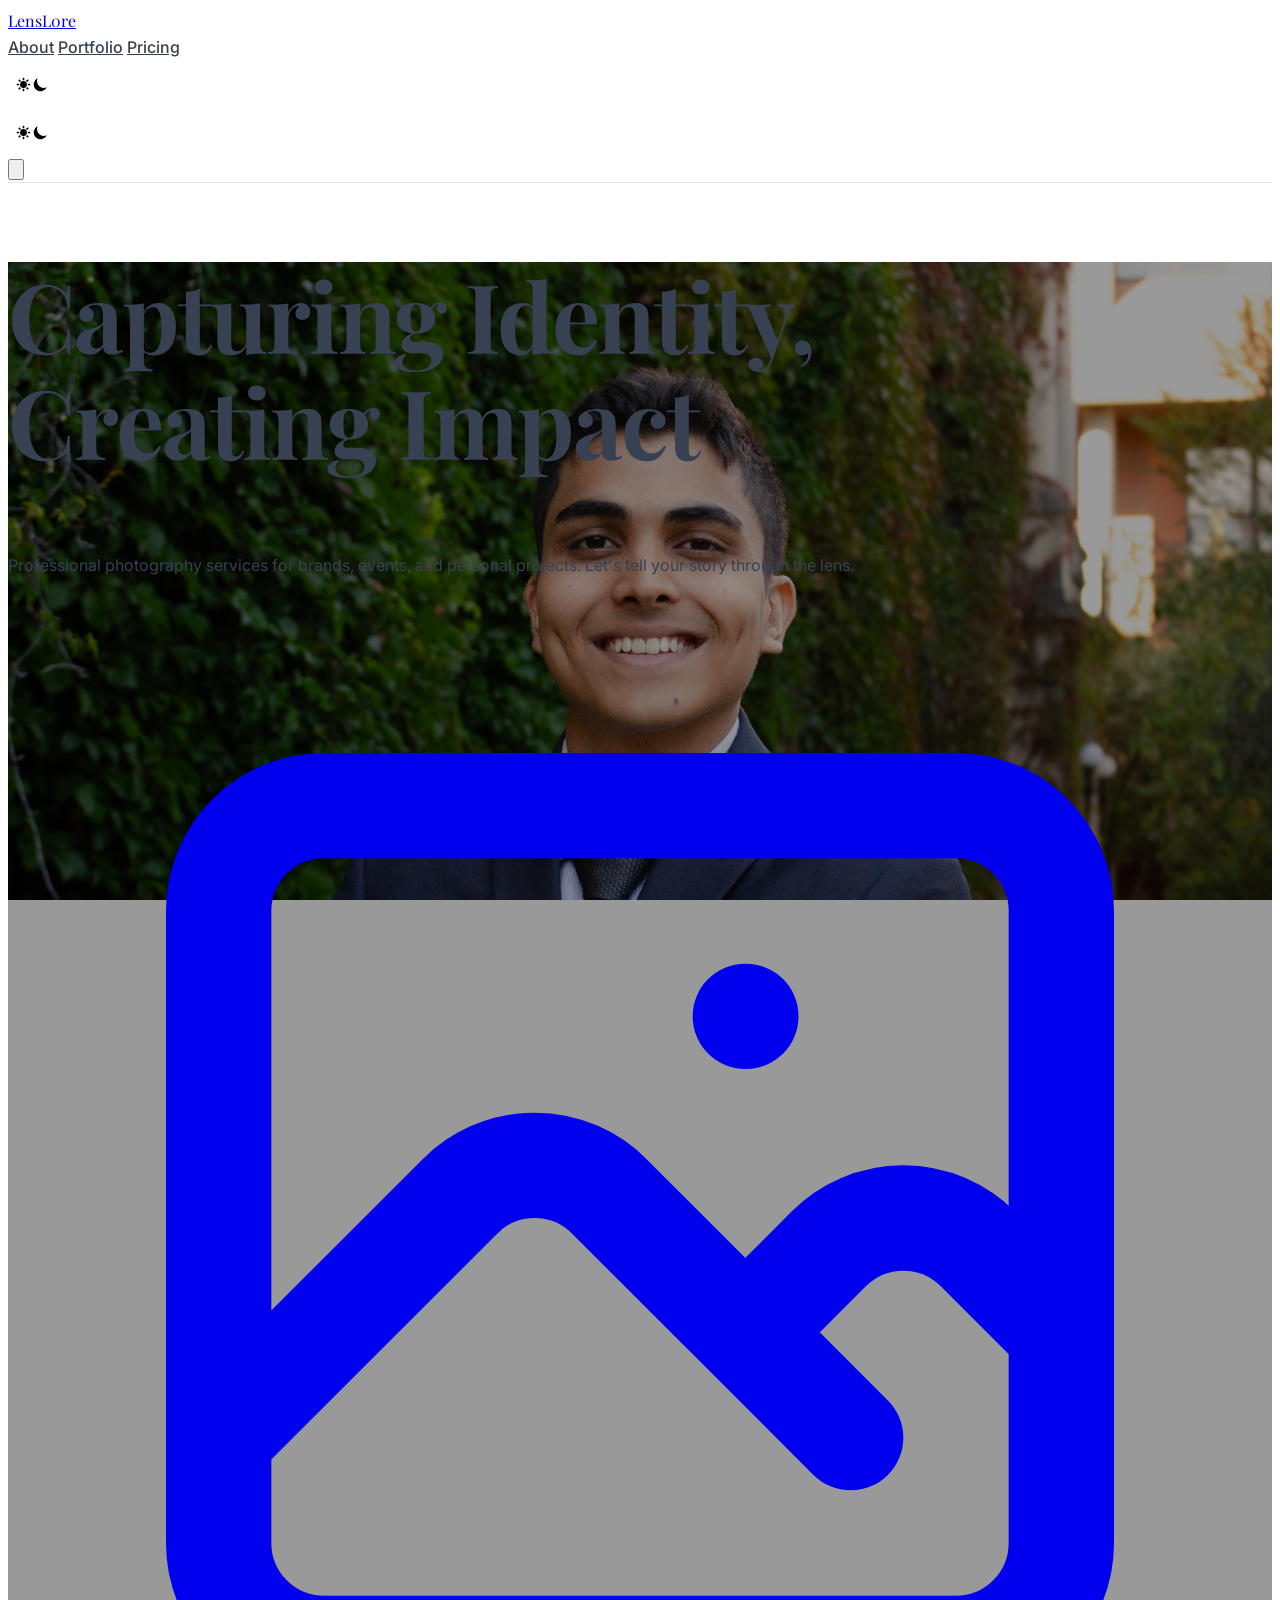
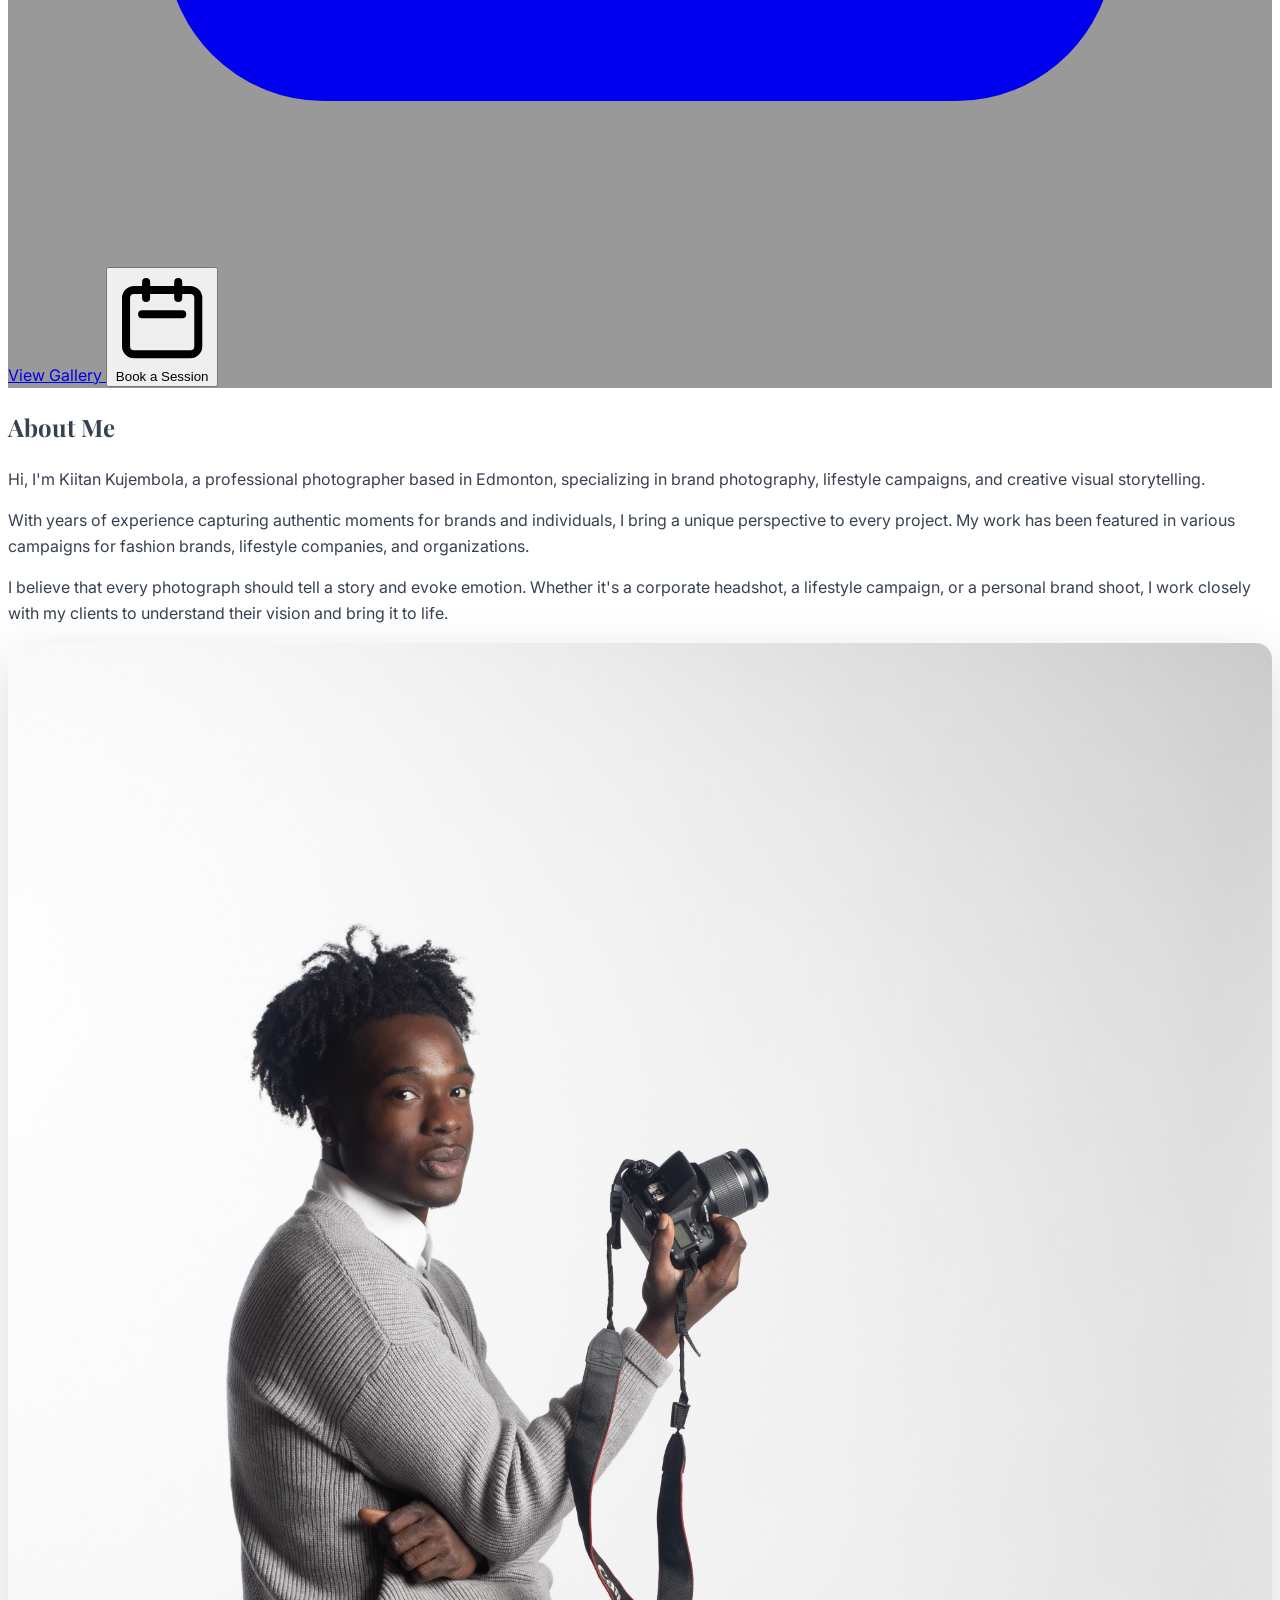
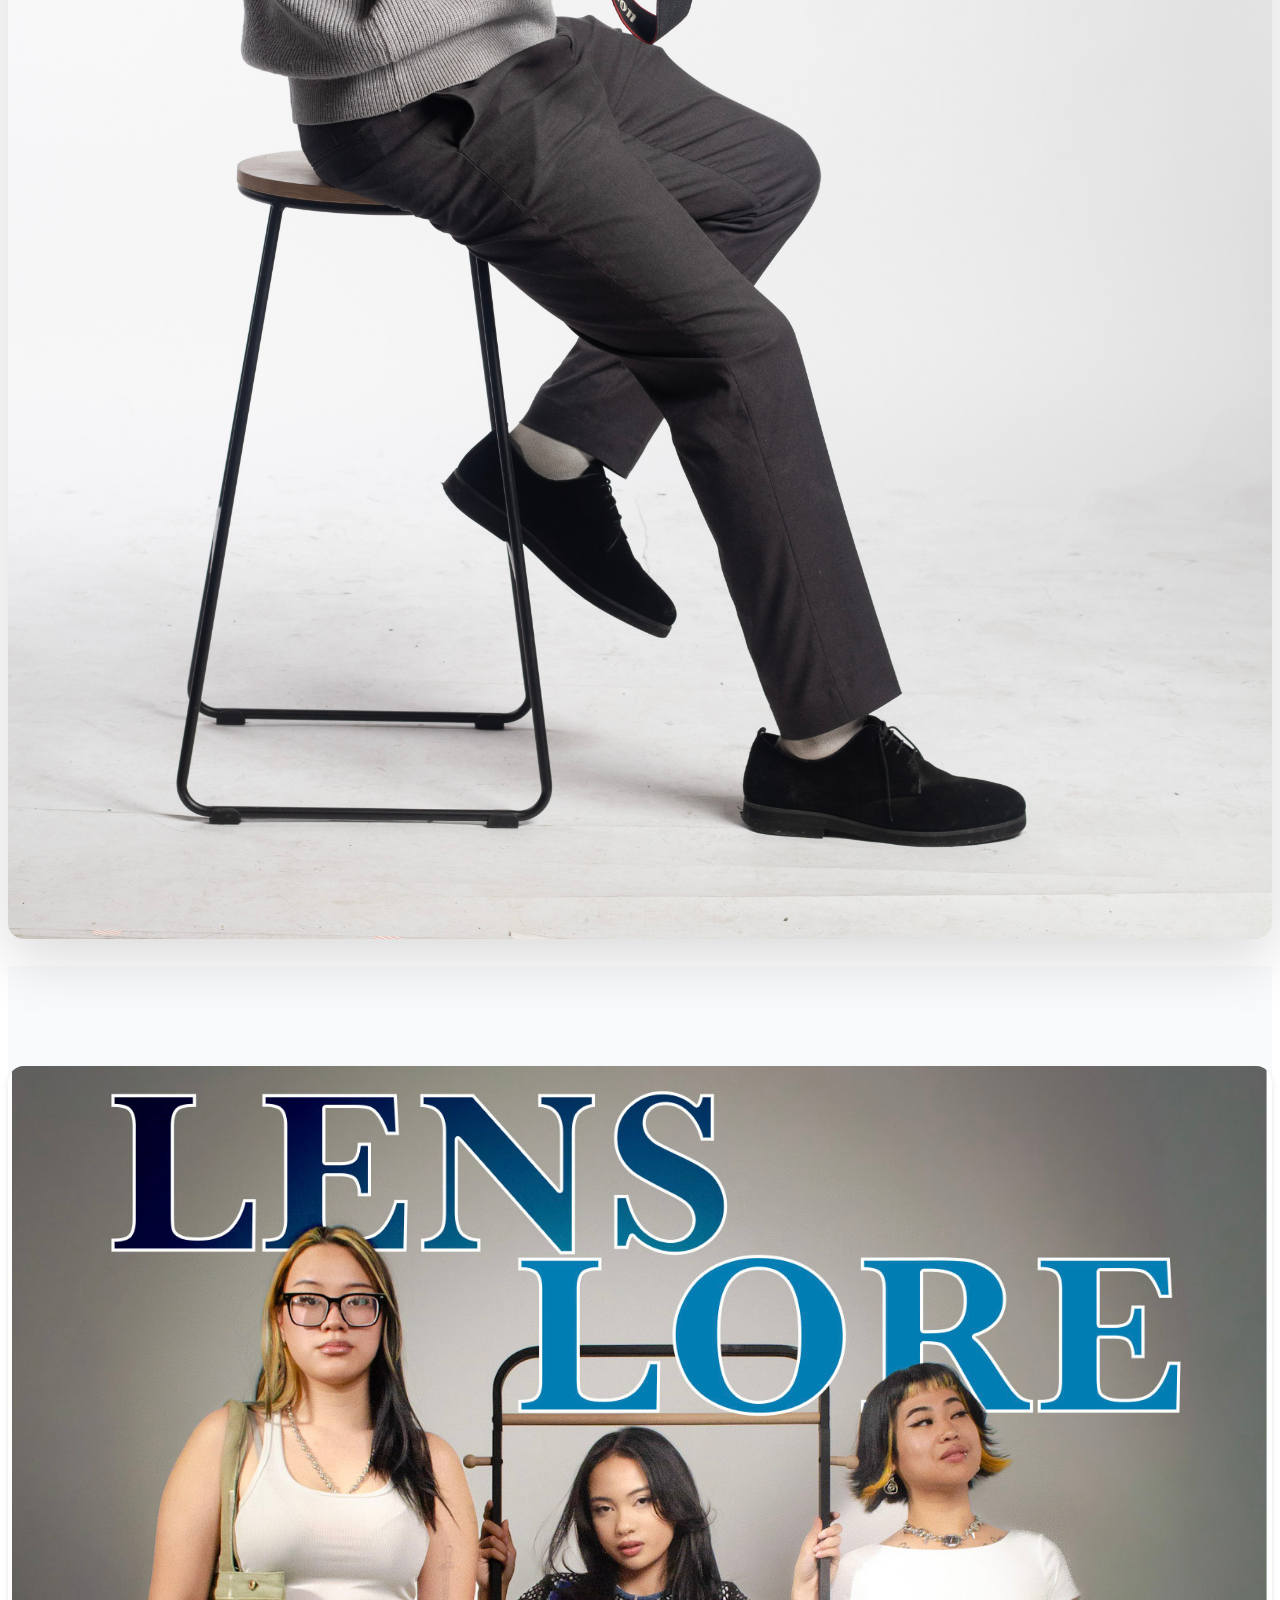
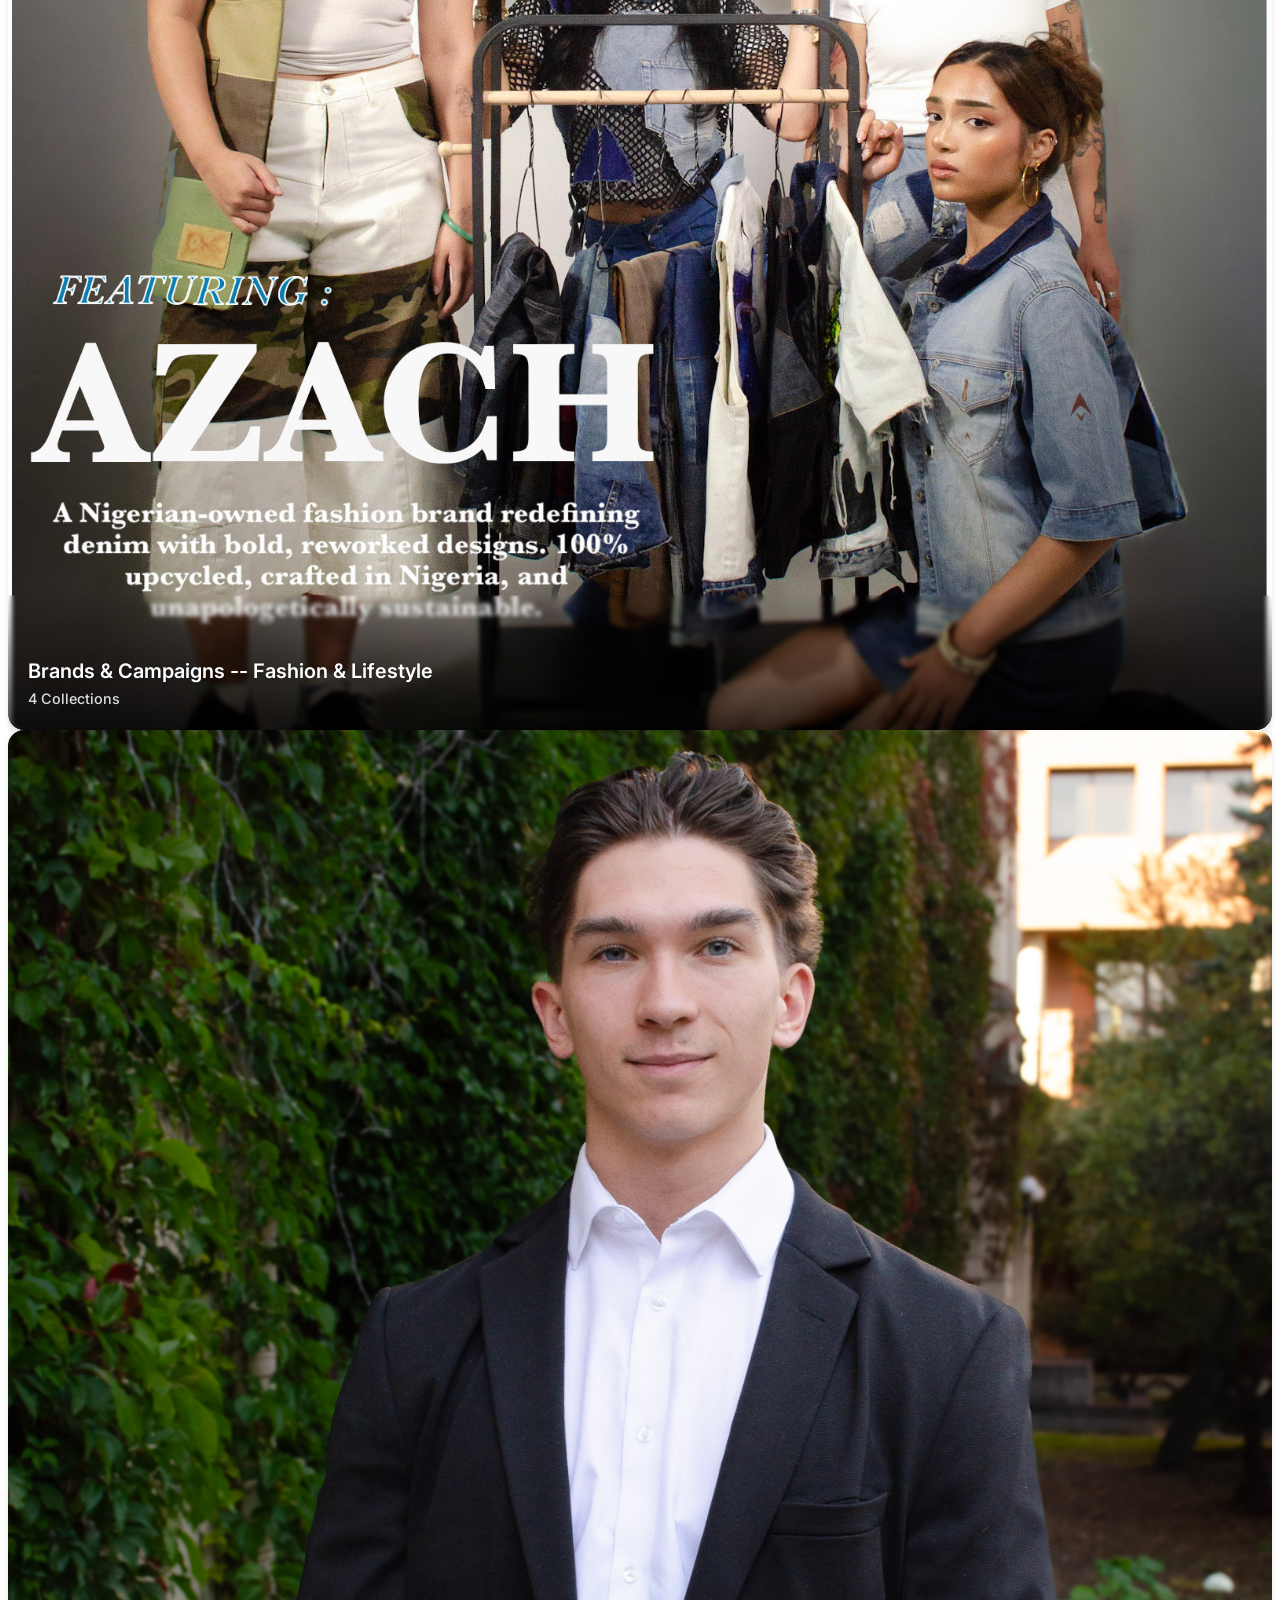
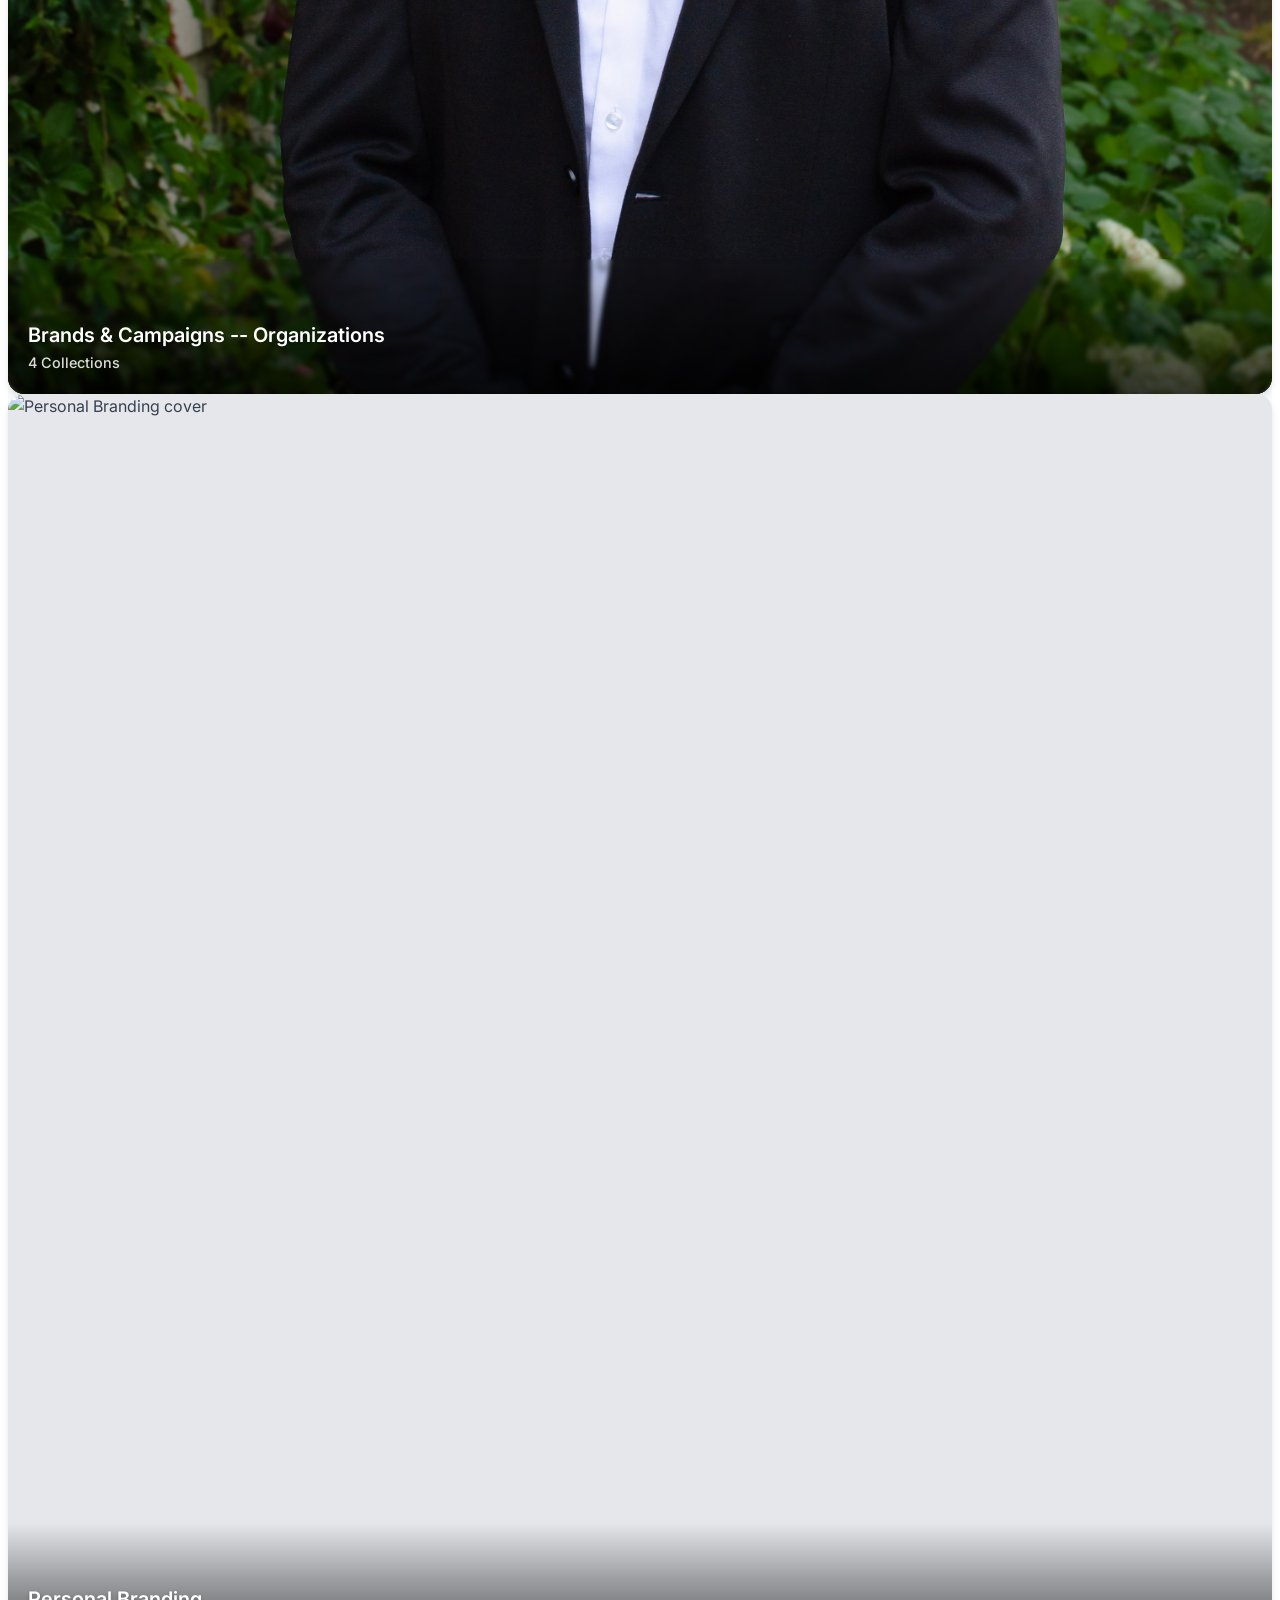
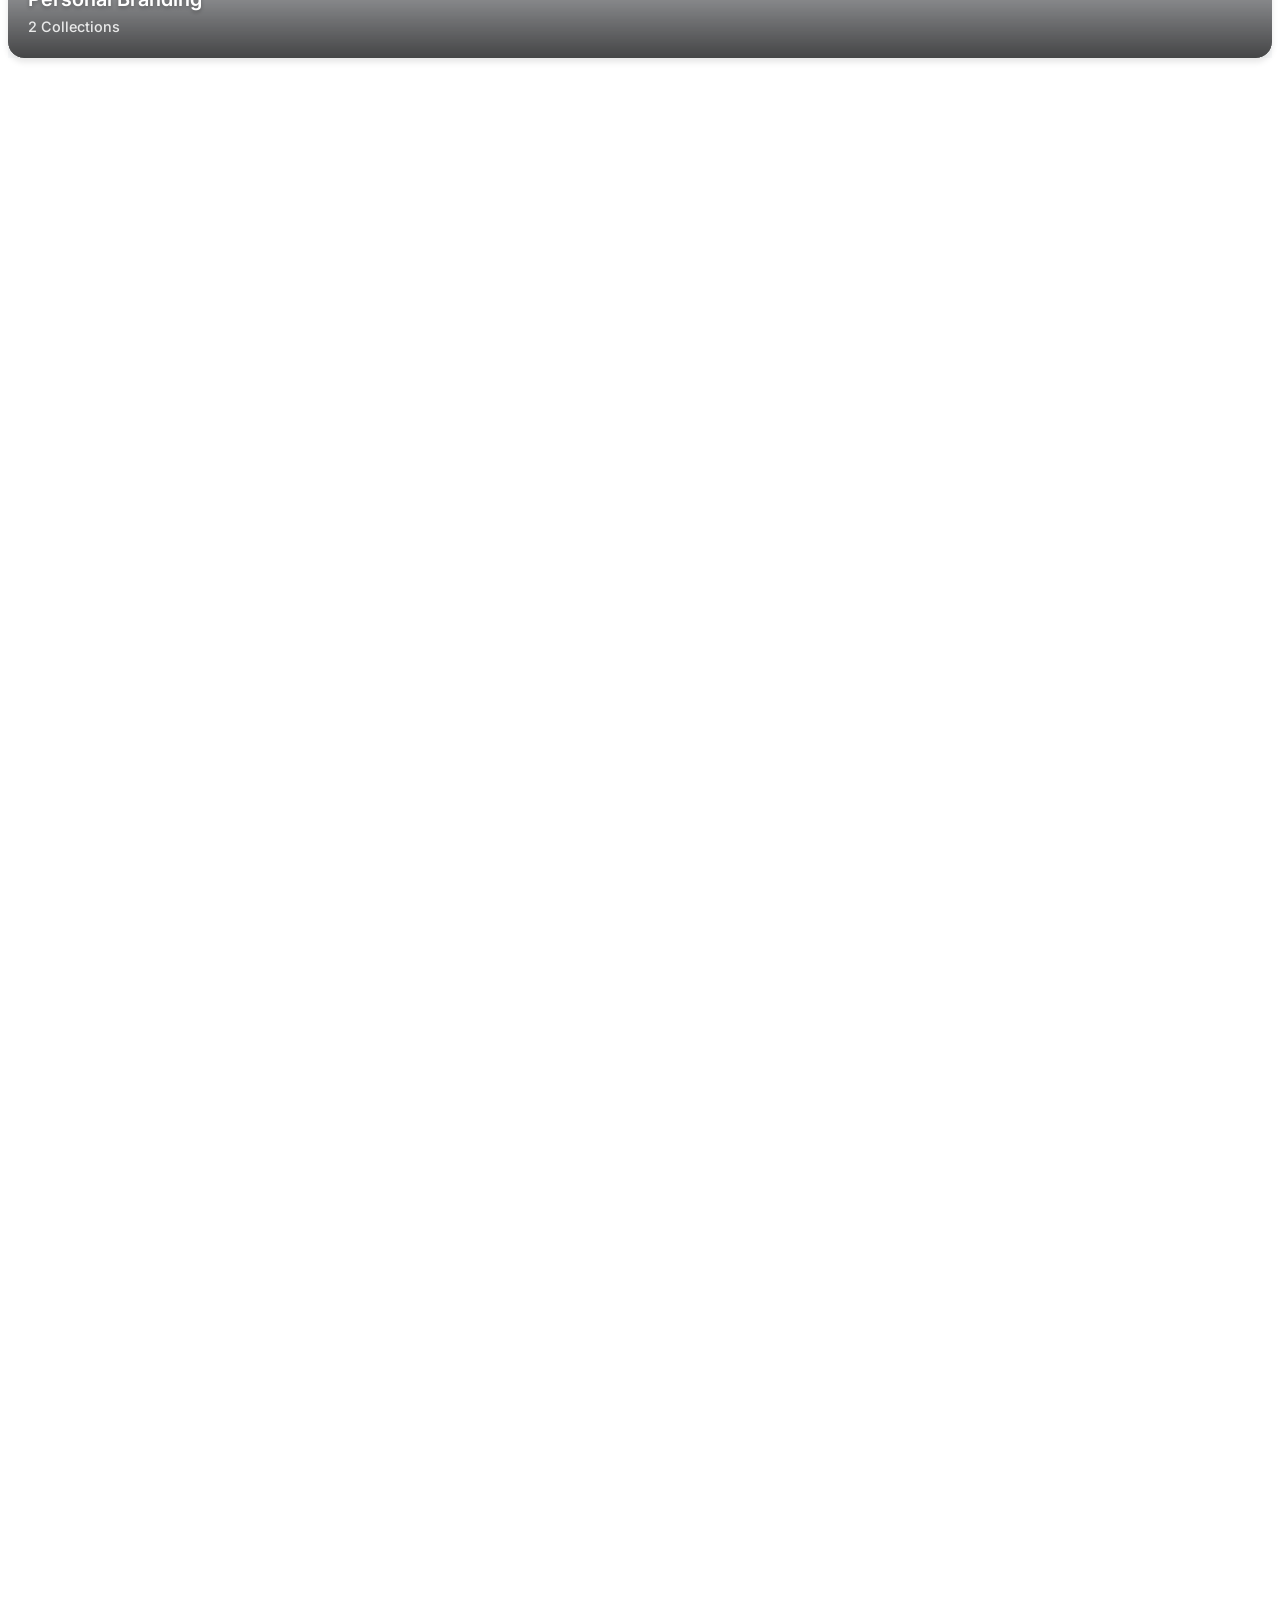
==== index.html @ e55b77eb "Add gallery, modal, and portfolio features Introduces gallery navigation and rendering (gallery.js)," ====
<!DOCTYPE html>
<html lang="en">
<head>
    <meta charset="UTF-8">
    <meta name="viewport" content="width=device-width, initial-scale=1.0">
    <title>Lenslore.ca | Kiitan Kujembola Photography</title>
    <script src="https://cdn.tailwindcss.com"></script>
    <script src="https://cdnjs.cloudflare.com/ajax/libs/jspdf/2.5.1/jspdf.umd.min.js"></script>
    <link rel="preconnect" href="https://fonts.googleapis.com">
    <link rel="preconnect" href="https://fonts.gstatic.com" crossorigin>
    <link href="https://fonts.googleapis.com/css2?family=Inter:wght@400;500;600;700&family=Playfair+Display:wght@700;900&display=swap" rel="stylesheet">
    <link rel="stylesheet" href="src/css/styles.css?v=1.2">
</head>
<body>
    <!-- Header -->
    <header class="light-header fixed top-0 left-0 right-0 z-50">
        <nav class="max-w-7xl mx-auto px-6 lg:px-8 py-3">
            <div class="flex items-center justify-between">
                <a href="#" class="text-2xl font-display font-bold text-gray-900">LensL<span class="text-blue-600">0</span>re</a>
                
                <!-- Desktop Menu - Reordered -->
                <div class="hidden md:flex items-center space-x-8">
                    <a href="#about" class="nav-link">About</a>
                    <a href="#portfolio" class="nav-link">Portfolio</a>
                    <a href="#pricing" class="nav-link">Pricing</a>
                    <button id="darkModeToggle" class="dark-mode-toggle">
                        <svg id="sunIcon" class="w-5 h-5 text-yellow-500" fill="currentColor" viewBox="0 0 20 20">
                            <path fill-rule="evenodd" d="M10 2a1 1 0 011 1v1a1 1 0 11-2 0V3a1 1 0 011-1zm4 8a4 4 0 11-8 0 4 4 0 018 0zm-.464 4.95l.707.707a1 1 0 001.414-1.414l-.707-.707a1 1 0 00-1.414 1.414zm2.12-10.607a1 1 0 010 1.414l-.706.707a1 1 0 11-1.414-1.414l.707-.707a1 1 0 011.414 0zM17 11a1 1 0 100-2h-1a1 1 0 100 2h1zm-7 4a1 1 0 011 1v1a1 1 0 11-2 0v-1a1 1 0 011-1zM5.05 6.464A1 1 0 106.465 5.05l-.708-.707a1 1 0 00-1.414 1.414l.707.707zm1.414 8.486l-.707.707a1 1 0 01-1.414-1.414l.707-.707a1 1 0 011.414 1.414zM4 11a1 1 0 100-2H3a1 1 0 000 2h1z" clip-rule="evenodd"></path>
                        </svg>
                        <svg id="moonIcon" class="w-5 h-5 text-blue-400 hidden" fill="currentColor" viewBox="0 0 20 20">
                            <path d="M17.293 13.293A8 8 0 016.707 2.707a8.001 8.001 0 1010.586 10.586z"></path>
                        </svg>
                    </button>
                </div>
                
                <!-- Mobile Menu Button -->
                <div class="md:hidden flex items-center gap-4">
                    <button id="darkModeToggleMobile" class="dark-mode-toggle">
                        <svg id="sunIconMobile" class="w-5 h-5 text-yellow-500" fill="currentColor" viewBox="0 0 20 20">
                            <path fill-rule="evenodd" d="M10 2a1 1 0 011 1v1a1 1 0 11-2 0V3a1 1 0 011-1zm4 8a4 4 0 11-8 0 4 4 0 018 0zm-.464 4.95l.707.707a1 1 0 001.414-1.414l-.707-.707a1 1 0 00-1.414 1.414zm2.12-10.607a1 1 0 010 1.414l-.706.707a1 1 0 11-1.414-1.414l.707-.707a1 1 0 011.414 0zM17 11a1 1 0 100-2h-1a1 1 0 100 2h1zm-7 4a1 1 0 011 1v1a1 1 0 11-2 0v-1a1 1 0 011-1zM5.05 6.464A1 1 0 106.465 5.05l-.708-.707a1 1 0 00-1.414 1.414l.707.707zm1.414 8.486l-.707.707a1 1 0 01-1.414-1.414l.707-.707a1 1 0 011.414 1.414zM4 11a1 1 0 100-2H3a1 1 0 000 2h1z" clip-rule="evenodd"></path>
                        </svg>
                        <svg id="moonIconMobile" class="w-5 h-5 text-blue-400 hidden" fill="currentColor" viewBox="0 0 20 20">
                            <path d="M17.293 13.293A8 8 0 016.707 2.707a8.001 8.001 0 1010.586 10.586z"></path>
                        </svg>
                    </button>
                    <button id="mobile-menu-button" class="text-gray-700">
                        <svg class="w-6 h-6" fill="none" stroke="currentColor" viewBox="0 0 24 24">
                            <path stroke-linecap="round" stroke-linejoin="round" stroke-width="2" d="M4 6h16M4 12h16M4 18h16"></path>
                        </svg>
                    </button>
                </div>
            </div>
            
            <!-- Mobile Menu - Reordered -->
            <div id="mobile-menu" class="md:hidden">
                <div class="flex flex-col space-y-4 py-4">
                    <a href="#about" class="nav-link">About</a>
                    <a href="#portfolio" class="nav-link">Portfolio</a>
                    <a href="#pricing" class="nav-link">Pricing</a>
                </div>
            </div>
        </nav>
    </header>

    <!-- Hero Section -->
    <section class="hero-section relative min-h-screen flex items-center justify-center px-6 pt-16 md:items-start md:pt-40">
        <div class="max-w-6xl mx-auto text-center">
            <h1 class="hero-title font-display font-bold text-white mb-6 fade-in-up">
                Capturing Identity,<br>Creating <span class="text-blue-400">Impact</span>
            </h1>
            <p class="text-xl text-gray-200 mb-10 max-w-2xl mx-auto fade-in-up" style="animation-delay: 0.2s;">
                Professional photography services for brands, events, and personal projects. Let's tell your story through the lens.
            </p>
            <div class="flex flex-col sm:flex-row gap-4 justify-center fade-in-up" style="animation-delay: 0.4s;">
                <a href="#portfolio" class="hero-cta">
                    <svg class="w-5 h-5" fill="none" stroke="currentColor" viewBox="0 0 24 24">
                        <path stroke-linecap="round" stroke-linejoin="round" stroke-width="2" d="M4 16l4.586-4.586a2 2 0 012.828 0L16 16m-2-2l1.586-1.586a2 2 0 012.828 0L20 14m-6-6h.01M6 20h12a2 2 0 002-2V6a2 2 0 00-2-2H6a2 2 0 00-2 2v12a2 2 0 002 2z"></path>
                    </svg>
                    View Gallery
                </a>
                <button id="openInquiryBtn2" class="hero-cta">
                    <svg class="w-5 h-5" fill="none" stroke="currentColor" viewBox="0 0 24 24">
                        <path stroke-linecap="round" stroke-linejoin="round" stroke-width="2" d="M8 7V3m8 4V3m-9 8h10M5 21h14a2 2 0 002-2V7a2 2 0 00-2-2H5a2 2 0 00-2 2v12a2 2 0 002 2z"></path>
                    </svg>
                    Book a Session
                </button>
            </div>
        </div>
    </section>

    <!-- About Section - Now second -->
    <section id="about" class="py-16 px-6">
        <div class="max-w-7xl mx-auto">
            <div class="animate-on-scroll">
                <div class="grid grid-cols-1 lg:grid-cols-2 gap-12 items-center">
                    <div class="space-y-6 text-xl text-gray-600">
                        <h2 class="text-5xl font-display font-bold text-gray-900 mb-6">About Me</h2>
                        <p>Hi, I'm Kiitan Kujembola, a professional photographer based in Edmonton, specializing in brand photography, lifestyle campaigns, and creative visual storytelling.</p>
                        <p>With years of experience capturing authentic moments for brands and individuals, I bring a unique perspective to every project. My work has been featured in various campaigns for fashion brands, lifestyle companies, and organizations.</p>
                        <p>I believe that every photograph should tell a story and evoke emotion. Whether it's a corporate headshot, a lifestyle campaign, or a personal brand shoot, I work closely with my clients to understand their vision and bring it to life.</p>
                    </div>
                    <div>
                        <img src="src/images/Background/aboutme.jpg" alt="About Kiitan Kujembola" class="about-image">
                    </div>
                </div>
            </div>
        </div>
    </section>

    <!-- Portfolio Section - Now third -->
    <section id="portfolio" class="py-16 px-6">
        <div class="max-w-7xl mx-auto">
            <div class="text-center mb-12 animate-on-scroll">
                <h2 id="portfolio-title" class="text-5xl font-display font-bold text-gray-900 mb-4">Portfolio</h2>
                <p id="portfolio-subtitle" class="text-xl text-gray-600 max-w-2xl mx-auto">
                    Explore my work across different categories
                </p>
            </div>

            <!-- Back Button -->
            <button id="backButton" class="back-button" style="display: none;">
                <svg class="w-5 h-5" fill="none" stroke="currentColor" viewBox="0 0 24 24">
                    <path stroke-linecap="round" stroke-linejoin="round" stroke-width="2" d="M10 19l-7-7m0 0l7-7m-7 7h18"></path>
                </svg>
                Back
            </button>

            <!-- Gallery Container -->
            <div id="gallery-container" class="animate-on-scroll"></div>
        </div>
    </section>

    <!-- Pricing Section - Now fourth -->
    <section id="pricing" class="py-16 px-6">
        <div class="max-w-7xl mx-auto">
            <div class="text-center mb-10 animate-on-scroll">
                <h2 class="text-5xl font-display font-bold text-gray-900 mb-3">Pricing</h2>
                <p class="text-xl text-gray-600 max-w-2xl mx-auto">Choose the package that fits your needs</p>
            </div>

            <div class="grid grid-cols-1 md:grid-cols-2 lg:grid-cols-3 gap-6 animate-on-scroll">
                <!-- Starter Package -->
                <div class="pricing-card">
                    <h3 class="text-2xl font-display font-bold text-gray-900 mb-1">The Headshot Session</h3>
                    <p class="text-gray-600 mb-3">Starter Package</p>
                    <div class="text-4xl font-bold text-blue-600 mb-4">$149-$179</div>
                    <ul class="space-y-2 mb-6">
                        <li class="flex items-start">
                            <svg class="w-5 h-5 text-green-500 mr-2 mt-0.5 flex-shrink-0" fill="none" stroke="currentColor" viewBox="0 0 24 24"><path stroke-linecap="round" stroke-linejoin="round" stroke-width="2" d="M5 13l4 4L19 7"></path></svg>
                            <span>20–30 min session</span>
                        </li>
                        <li class="flex items-start">
                            <svg class="w-5 h-5 text-green-500 mr-2 mt-0.5 flex-shrink-0" fill="none" stroke="currentColor" viewBox="0 0 24 24"><path stroke-linecap="round" stroke-linejoin="round" stroke-width="2" d="M5 13l4 4L19 7"></path></svg>
                            <span>10–15 edited photos</span>
                        </li>
                        <li class="flex items-start">
                            <svg class="w-5 h-5 text-green-500 mr-2 mt-0.5 flex-shrink-0" fill="none" stroke="currentColor" viewBox="0 0 24 24"><path stroke-linecap="round" stroke-linejoin="round" stroke-width="2" d="M5 13l4 4L19 7"></path></svg>
                            <span>1 outfit</span>
                        </li>
                        <li class="flex items-start">
                            <svg class="w-5 h-5 text-green-500 mr-2 mt-0.5 flex-shrink-0" fill="none" stroke="currentColor" viewBox="0 0 24 24"><path stroke-linecap="round" stroke-linejoin="round" stroke-width="2" d="M5 13l4 4L19 7"></path></svg>
                            <span>48-hour delivery</span>
                        </li>
                    </ul>
                    <button onclick="openInquiryModal()" class="w-full px-6 py-3 bg-gray-900 text-white rounded-xl hover:bg-gray-800 transition-all duration-300 font-semibold">Book Now</button>
                </div>

                <!-- Mid Package -->
                <div class="pricing-card">
                    <h3 class="text-2xl font-display font-bold text-gray-900 mb-1">The Branding Mini</h3>
                    <p class="text-gray-600 mb-3">Mid Package</p>
                    <div class="text-4xl font-bold text-blue-600 mb-4">$239-$269</div>
                    <ul class="space-y-2 mb-6">
                        <li class="flex items-start">
                            <svg class="w-5 h-5 text-green-500 mr-2 mt-0.5 flex-shrink-0" fill="none" stroke="currentColor" viewBox="0 0 24 24"><path stroke-linecap="round" stroke-linejoin="round" stroke-width="2" d="M5 13l4 4L19 7"></path></svg>
                            <span>60–75 min session</span>
                        </li>
                        <li class="flex items-start">
                            <svg class="w-5 h-5 text-green-500 mr-2 mt-0.5 flex-shrink-0" fill="none" stroke="currentColor" viewBox="0 0 24 24"><path stroke-linecap="round" stroke-linejoin="round" stroke-width="2" d="M5 13l4 4L19 7"></path></svg>
                            <span>25-50 edited photos</span>
                        </li>
                        <li class="flex items-start">
                            <svg class="w-5 h-5 text-green-500 mr-2 mt-0.5 flex-shrink-0" fill="none" stroke="currentColor" viewBox="0 0 24 24"><path stroke-linecap="round" stroke-linejoin="round" stroke-width="2" d="M5 13l4 4L19 7"></path></svg>
                            <span>2 outfits</span>
                        </li>
                        <li class="flex items-start">
                            <svg class="w-5 h-5 text-green-500 mr-2 mt-0.5 flex-shrink-0" fill="none" stroke="currentColor" viewBox="0 0 24 24"><path stroke-linecap="round" stroke-linejoin="round" stroke-width="2" d="M5 13l4 4L19 7"></path></svg>
                            <span>1 location</span>
                        </li>
                        <li class="flex items-start">
                            <svg class="w-5 h-5 text-green-500 mr-2 mt-0.5 flex-shrink-0" fill="none" stroke="currentColor" viewBox="0 0 24 24"><path stroke-linecap="round" stroke-linejoin="round" stroke-width="2" d="M5 13l4 4L19 7"></path></svg>
                            <span>5 day delivery</span>
                        </li>
                    </ul>
                    <button onclick="openInquiryModal()" class="w-full px-6 py-3 bg-gray-900 text-white rounded-xl hover:bg-gray-800 transition-all duration-300 font-semibold">Book Now</button>
                </div>

                <!-- Flagship Package -->
                <div class="pricing-card featured">
                    <div class="inline-block px-3 py-1 bg-blue-600 text-white text-sm font-semibold rounded-full mb-3">MOST POPULAR</div>
                    <h3 class="text-2xl font-display font-bold text-gray-900 mb-1">The Full Brand Story</h3>
                    <p class="text-gray-600 mb-3">Flagship Package</p>
                    <div class="text-4xl font-bold text-blue-600 mb-4">$399</div>
                    <ul class="space-y-2 mb-6">
                        <li class="flex items-start">
                            <svg class="w-5 h-5 text-green-500 mr-2 mt-0.5 flex-shrink-0" fill="none" stroke="currentColor" viewBox="0 0 24 24"><path stroke-linecap="round" stroke-linejoin="round" stroke-width="2" d="M5 13l4 4L19 7"></path></svg>
                            <span>2-hour session</span>
                        </li>
                        <li class="flex items-start">
                            <svg class="w-5 h-5 text-green-500 mr-2 mt-0.5 flex-shrink-0" fill="none" stroke="currentColor" viewBox="0 0 24 24"><path stroke-linecap="round" stroke-linejoin="round" stroke-width="2" d="M5 13l4 4L19 7"></path></svg>
                            <span>40–75 edited photos</span>
                        </li>
                        <li class="flex items-start">
                            <svg class="w-5 h-5 text-green-500 mr-2 mt-0.5 flex-shrink-0" fill="none" stroke="currentColor" viewBox="0 0 24 24"><path stroke-linecap="round" stroke-linejoin="round" stroke-width="2" d="M5 13l4 4L19 7"></path></svg>
                            <span>3 video reels</span>
                        </li>
                        <li class="flex items-start">
                            <svg class="w-5 h-5 text-green-500 mr-2 mt-0.5 flex-shrink-0" fill="none" stroke="currentColor" viewBox="0 0 24 24"><path stroke-linecap="round" stroke-linejoin="round" stroke-width="2" d="M5 13l4 4L19 7"></path></svg>
                            <span>1–2 locations</span>
                        </li>
                        <li class="flex items-start">
                            <svg class="w-5 h-5 text-green-500 mr-2 mt-0.5 flex-shrink-0" fill="none" stroke="currentColor" viewBox="0 0 24 24"><path stroke-linecap="round" stroke-linejoin="round" stroke-width="2" d="M5 13l4 4L19 7"></path></svg>
                            <span>Priority delivery</span>
                        </li>
                    </ul>
                    <button onclick="openInquiryModal()" class="w-full px-6 py-3 bg-gradient-to-r from-blue-500 to-blue-600 text-white rounded-xl hover:from-blue-600 hover:to-blue-700 transition-all duration-300 font-semibold shadow-lg">Book Now</button>
                </div>

                <!-- Top Tier Package -->
                <div class="pricing-card">
                    <h3 class="text-2xl font-display font-bold text-gray-900 mb-1">Premium Full-Day Brand Experience</h3>
                    <p class="text-gray-600 mb-3">Top Tier</p>
                    <div class="text-4xl font-bold text-blue-600 mb-4">$620</div>
                    <ul class="space-y-2 mb-6">
                        <li class="flex items-start">
                            <svg class="w-5 h-5 text-green-500 mr-2 mt-0.5 flex-shrink-0" fill="none" stroke="currentColor" viewBox="0 0 24 24"><path stroke-linecap="round" stroke-linejoin="round" stroke-width="2" d="M5 13l4 4L19 7"></path></svg>
                            <span>Half-day (3–4 hours)</span>
                        </li>
                        <li class="flex items-start">
                            <svg class="w-5 h-5 text-green-500 mr-2 mt-0.5 flex-shrink-0" fill="none" stroke="currentColor" viewBox="0 0 24 24"><path stroke-linecap="round" stroke-linejoin="round" stroke-width="2" d="M5 13l4 4L19 7"></path></svg>
                            <span>100+ edited photos</span>
                        </li>
                        <li class="flex items-start">
                            <svg class="w-5 h-5 text-green-500 mr-2 mt-0.5 flex-shrink-0" fill="none" stroke="currentColor" viewBox="0 0 24 24"><path stroke-linecap="round" stroke-linejoin="round" stroke-width="2" d="M5 13l4 4L19 7"></path></svg>
                            <span>6–8 reels</span>
                        </li>
                        <li class="flex items-start">
                            <svg class="w-5 h-5 text-green-500 mr-2 mt-0.5 flex-shrink-0" fill="none" stroke="currentColor" viewBox="0 0 24 24"><path stroke-linecap="round" stroke-linejoin="round" stroke-width="2" d="M5 13l4 4L19 7"></path></svg>
                            <span>Team headshots (up to 4 people)</span>
                        </li>
                    </ul>
                    <button onclick="openInquiryModal()" class="w-full px-6 py-3 bg-gray-900 text-white rounded-xl hover:bg-gray-800 transition-all duration-300 font-semibold">Book Now</button>
                </div>

                <!-- Custom Package -->
                <div class="pricing-card md:col-span-2 lg:col-span-1">
                    <h3 class="text-2xl font-display font-bold text-gray-900 mb-1">Fashion & Creative Campaigns</h3>
                    <p class="text-gray-600 mb-3">Custom Quote</p>
                    <div class="text-4xl font-bold text-blue-600 mb-4">Custom</div>
                    <ul class="space-y-2 mb-6">
                        <li class="flex items-start">
                            <svg class="w-5 h-5 text-green-500 mr-2 mt-0.5 flex-shrink-0" fill="none" stroke="currentColor" viewBox="0 0 24 24"><path stroke-linecap="round" stroke-linejoin="round" stroke-width="2" d="M5 13l4 4L19 7"></path></svg>
                            <span>Custom scoped based on concept</span>
                        </li>
                        <li class="flex items-start">
                            <svg class="w-5 h-5 text-green-500 mr-2 mt-0.5 flex-shrink-0" fill="none" stroke="currentColor" viewBox="0 0 24 24"><path stroke-linecap="round" stroke-linejoin="round" stroke-width="2" d="M5 13l4 4L19 7"></path></svg>
                            <span>Usage rights included</span>
                        </li>
                        <li class="flex items-start">
                            <svg class="w-5 h-5 text-green-500 mr-2 mt-0.5 flex-shrink-0" fill="none" stroke="currentColor" viewBox="0 0 24 24"><path stroke-linecap="round" stroke-linejoin="round" stroke-width="2" d="M5 13l4 4L19 7"></path></svg>
                            <span>Flexible deliverables</span>
                        </li>
                    </ul>
                    <button onclick="openInquiryModal()" class="w-full px-6 py-3 bg-gray-900 text-white rounded-xl hover:bg-gray-800 transition-all duration-300 font-semibold">Get a Quote</button>
                </div>
            </div>
        </div>
    </section>

    <!-- Footer -->
    <footer class="bg-gray-900 text-white py-12 px-6">
        <div class="max-w-7xl mx-auto text-center">
            <div class="mb-8">
                <h3 class="text-2xl font-display font-bold mb-4">LensL<span class="text-blue-600">0</span>re</h3>
                <p class="text-gray-400">Professional Photography Services</p>
                <div class="mt-6 flex justify-center">
                    <a href="https://www.instagram.com/lens_l0re?igsh=cXUxd3Z3M25saHR4" target="_blank" class="text-gray-400 hover:text-white transition-colors">
                        <svg class="w-6 h-6" fill="currentColor" viewBox="0 0 24 24" aria-hidden="true"><path fill-rule="evenodd" d="M12.315 2c2.43 0 2.784.013 3.808.06 1.064.049 1.791.218 2.427.465a4.902 4.902 0 011.772 1.153 4.902 4.902 0 011.153 1.772c.247.636.416 1.363.465 2.427.048 1.067.06 1.407.06 4.123v.08c0 2.643-.012 2.987-.06 4.043-.049 1.064-.218 1.791-.465 2.427a4.902 4.902 0 01-1.153 1.772 4.902 4.902 0 01-1.772 1.153c-.636.247-1.363.416-2.427.465-1.067.048-1.407.06-4.123.06h-.08c-2.643 0-2.987-.012-4.043-.06-1.064-.049-1.791-.218-2.427-.465a4.902 4.902 0 01-1.772-1.153 4.902 4.902 0 01-1.153-1.772c-.247-.636-.416-1.363-.465-2.427-.047-1.024-.06-1.379-.06-3.808v-.63c0-2.43.013-2.784.06-3.808.049-1.064.218-1.791.465-2.427a4.902 4.902 0 011.153-1.772A4.902 4.902 0 015.468 2.53c.636-.247 1.363-.416 2.427-.465C8.901 2.013 9.256 2 11.685 2h.63zm-.081 1.802h-.468c-2.456 0-2.784.011-3.807.058-.975.045-1.504.207-1.857.344-.467.182-.8.398-1.15.748-.35.35-.566.683-.748 1.15-.137.353-.3.882-.344 1.857-.047 1.023-.058 1.351-.058 3.807v.468c0 2.456.011 2.784.058 3.807.045.975.207 1.504.344 1.857.182.466.399.8.748 1.15.35.35.683.566 1.15.748.353.137.882.3 1.857.344 1.054.048 1.37.058 4.041.058h.08c2.597 0 2.917-.01 3.96-.058.976-.045 1.505-.207 1.858-.344.466-.182.8-.398 1.15-.748.35-.35.566-.683.748-1.15.137-.353.3-.882.344-1.857.048-1.055.058-1.37.058-4.041v-.08c0-2.597-.01-2.917-.058-3.96-.045-.976-.207-1.505-.344-1.858a3.097 3.097 0 00-.748-1.15 3.098 3.098 0 00-1.15-.748c-.353-.137-.882-.3-1.857-.344-1.023-.047-1.351-.058-3.807-.058zM12 6.865a5.135 5.135 0 110 10.27 5.135 5.135 0 010-10.27zm0 1.802a3.333 3.333 0 100 6.666 3.333 3.333 0 000-6.666zm5.338-3.205a1.2 1.2 0 110 2.4 1.2 1.2 0 010-2.4z" clip-rule="evenodd" /></svg>
                    </a>
                </div>
            </div>
            <div class="border-t border-gray-800 pt-8">
                <p class="text-gray-500">&copy; 2024 LensLore. All rights reserved.</p>
                <p class="text-gray-500 mt-2">Website by <a href="https://chimwopara.com/about" target="_blank" rel="noopener noreferrer" class="text-blue-400 hover:text-blue-300 transition-colors">Chim</a></p>
            </div>
        </div>
    </footer>

    <!-- Lightbox -->
    <div id="lightbox" class="lightbox">
        <button id="closeLightbox" class="absolute top-4 right-4 text-white text-4xl hover:text-gray-300 transition-colors z-50">&times;</button>
        <button id="prevImage" class="absolute left-2 text-white text-4xl hover:text-gray-300 transition-colors z-50">&#8249;</button>
        <button id="nextImage" class="absolute right-2 text-white text-4xl hover:text-gray-300 transition-colors z-50">&#8250;</button>
        <img id="lightbox-img" class="lightbox-content" src="" alt="">
    </div>

    <!-- Inquiry Modal -->
    <div id="inquiryModal" class="inquiry-modal">
        <div class="inquiry-modal-content">
            <h3 class="text-3xl font-display font-bold text-gray-900 mb-2">Book Your Session</h3>
            <p class="text-gray-600 mb-6">Fill out the form below and we'll get back to you within 24 hours</p>
            
            <form id="inquiryForm">
                <div class="form-group">
                    <input type="text" id="clientName" name="clientName" required placeholder=" ">
                    <label for="clientName">Full Name *</label>
                </div>
                <div class="form-group">
                    <input type="tel" id="clientPhone" name="clientPhone" required placeholder=" ">
                    <label for="clientPhone">Phone Number *</label>
                </div>
                <div class="form-group">
                    <input type="text" id="clientLocation" name="clientLocation" required placeholder=" ">
                    <label for="clientLocation">Location *</label>
                </div>
                <div class="form-group">
                    <input type="datetime-local" id="clientDateTime" name="clientDateTime" required>
                    <label for="clientDateTime">Preferred Date & Time *</label>
                </div>
                <div class="form-group">
                    <select id="clientPackage" name="clientPackage" required>
                        <option value="">Select a Package *</option>
                        <option value="starter">The Headshot Session (Starter) - $149-$179</option>
                        <option value="standard">The Branding Mini (Mid) - $239-$269</option>
                        <option value="premium">The Full Brand Story (Flagship) - $399</option>
                        <option value="studio">Premium Full-Day Brand Experience - $620</option>
                        <option value="custom">Fashion & Creative Campaigns - Custom Quote</option>
                    </select>
                </div>
                <div class="form-group">
                    <textarea id="clientMessage" name="clientMessage" rows="4" placeholder=" "></textarea>
                    <label for="clientMessage">Additional Notes (Optional)</label>
                </div>
                <div class="flex gap-4 mt-8">
                    <button type="submit" class="flex-1 px-8 py-4 bg-gradient-to-r from-blue-500 to-blue-600 text-white rounded-2xl hover:from-blue-600 hover:to-blue-700 transition-all duration-300 font-semibold shadow-lg hover:shadow-xl hover:scale-[1.02] active:scale-[0.98]">
                        <span class="relative z-10">Submit Inquiry</span>
                    </button>
                    <button type="button" id="cancelInquiry" class="flex-1 px-8 py-4 bg-gray-100 text-gray-700 rounded-2xl hover:bg-gray-200 transition-all duration-300 font-semibold border border-gray-300">Cancel</button>
                </div>
            </form>
        </div>
    </div>

    <!-- Scripts -->
    <script src="src/data/portfolio.js"></script>
    <script src="src/js/gallery.js?v=1.2"></script>
    <script src="src/js/modal.js"></script>
    <script src="src/js/theme.js"></script>
</body>
</html>
---- src/css/styles.css ----
/* Base & Dark Mode */
body { font-family: 'Inter', sans-serif; background: #fff; color: #374151; line-height: 1.6; overflow-x: hidden; transition: all 0.3s ease; }
body.dark-mode { background: #0f172a; color: #e2e8f0; }
body.dark-mode .light-header { background: rgba(15, 23, 42, 0.85); border-bottom: 1px solid #334155; }
body.dark-mode .nav-link { color: #e2e8f0; }
body.dark-mode .nav-link:hover { color: #60a5fa; }
body.dark-mode #mobile-menu { background: #0f172a; border-top: 1px solid #334155; }
body.dark-mode #about, body.dark-mode #portfolio { background: #0f172a; }
body.dark-mode #about h2, body.dark-mode #about p, body.dark-mode #portfolio h2, body.dark-mode #portfolio p { color: #f1f5f9; }
body.dark-mode #pricing { background: rgba(15, 23, 42, 0.85); }
body.dark-mode #pricing h2, body.dark-mode #pricing h3, body.dark-mode #pricing p { color: #f1f5f9; }
body.dark-mode .pricing-card { background: rgba(30, 41, 59, 0.8); border: 1px solid rgba(51, 65, 85, 0.5); }
body.dark-mode .pricing-card:hover { border-color: rgba(96, 165, 250, 0.5); }
body.dark-mode #contact { background: rgba(30, 41, 59, 0.9); }
body.dark-mode #contact h2, body.dark-mode #contact p { color: #f1f5f9; }
body.dark-mode header a { color: #f1f5f9 !important; }
body.dark-mode #mobile-menu-button { color: #e2e8f0; }
body.dark-mode .folder-card { background: rgba(30, 41, 59, 0.8); border: 1px solid rgba(51, 65, 85, 0.5); }
body.dark-mode .folder-card:hover { background: rgba(51, 65, 85, 0.9); border-color: rgba(96, 165, 250, 0.5); }
body.dark-mode .folder-card h3 { color: #f1f5f9; }
body.dark-mode .folder-card p { color: #94a3b8; }
body.dark-mode .back-button { background: rgba(30, 41, 59, 0.8); border: 1px solid rgba(51, 65, 85, 0.5); color: #e2e8f0; }
body.dark-mode .back-button:hover { background: rgba(51, 65, 85, 0.9); border-color: rgba(96, 165, 250, 0.5); }
body.dark-mode .inquiry-modal-content { background: rgba(15, 23, 42, 0.95); border: 1px solid rgba(51, 65, 85, 0.3); }
body.dark-mode .inquiry-modal-content h3 { color: #f1f5f9; }
body.dark-mode .inquiry-modal-content p { color: #cbd5e1; }
body.dark-mode .form-group input, body.dark-mode .form-group textarea, body.dark-mode .form-group select { background: rgba(30, 41, 59, 0.8); border-color: rgba(51, 65, 85, 0.6); color: #e2e8f0; }
body.dark-mode .form-group input:focus, body.dark-mode .form-group textarea:focus, body.dark-mode .form-group select:focus { background: rgba(30, 41, 59, 1); border-color: #3b82f6; }
body.dark-mode .form-group label { color: #cbd5e1; background: rgba(15, 23, 42, 0.95); }
body.dark-mode #cancelInquiry { background: rgba(51, 65, 85, 0.8); color: #e2e8f0; border-color: rgba(71, 85, 105, 0.6); }
body.dark-mode #cancelInquiry:hover { background: rgba(71, 85, 105, 0.8); }

/* Typography */
.font-display { font-family: 'Playfair Display', serif; }
.hero-title { font-size: clamp(3rem, 8vw, 6rem); line-height: 1.1; letter-spacing: -0.02em; }

/* Header */
.light-header { background: rgba(255, 255, 255, 0.85); border-bottom: 1px solid #e5e7eb; backdrop-filter: blur(12px); }
.nav-link { color: #374151; transition: color 0.2s ease; font-weight: 500; }
.nav-link:hover { color: #2563eb; }

/* Sections */
.hero-section { background-image: url('../../../src/images/Background/hero.jpg'); background-size: cover; background-position: top center; background-attachment: fixed; position: relative; }
.hero-section::before { content: ''; position: absolute; top: 0; left: 0; right: 0; bottom: 0; background: rgba(0, 0, 0, 0.4); z-index: 1; }
.hero-section > * { position: relative; z-index: 2; }
#portfolio { background: #f9fafb; }
#about { background: #fff; }
.about-image { border-radius: 1rem; box-shadow: 0 20px 60px rgba(0, 0, 0, 0.15); width: 100%; }
#pricing { background-image: url('../../../src/images/Background/pricing.jpg'); background-size: cover; background-position: top center; background-attachment: fixed; position: relative; }
#pricing::before { content: ''; position: absolute; top: 0; left: 0; right: 0; bottom: 0; background: rgba(255, 255, 255, 0.35); z-index: 1; }
#pricing > * { position: relative; z-index: 2; }
#contact { background-image: url('../../../src/images/Background/getintouch.jpg'); background-size: cover; background-position: top center; background-attachment: fixed; position: relative; }
#contact::before { content: ''; position: absolute; top: 0; left: 0; right: 0; bottom: 0; background: rgba(249, 250, 251, 0.35); z-index: 1; }
#contact > * { position: relative; z-index: 2; }

/* Cards */
.card-shadow { box-shadow: 0 2px 8px rgba(0, 0, 0, 0.04), 0 1px 2px rgba(0, 0, 0, 0.06); }
.card-shadow:hover { box-shadow: 0 4px 16px rgba(0, 0, 0, 0.08), 0 2px 4px rgba(0, 0, 0, 0.06); }
/* Apple-style Album Cards */
.folder-card { position: relative; overflow: hidden; border-radius: 1rem; cursor: pointer; aspect-ratio: 1/1; background: #e5e7eb; border: none; box-shadow: 0 4px 6px rgba(0,0,0,0.1); transition: transform 0.3s ease; }
.folder-card:hover { transform: scale(1.02); box-shadow: 0 20px 25px -5px rgba(0, 0, 0, 0.2); }
.folder-card img { width: 100%; height: 100%; object-fit: cover; transition: transform 0.5s ease; }
.folder-card:hover img { transform: scale(1.05); }

/* The Blur Overlay */
.folder-overlay { position: absolute; bottom: 0; left: 0; right: 0; padding: 4rem 1.25rem 1.25rem 1.25rem; background: linear-gradient(to top, rgba(0,0,0,0.7) 0%, rgba(0,0,0,0.3) 60%, transparent 100%); backdrop-filter: blur(2px); display: flex; flex-direction: column; justify-content: flex-end; align-items: flex-start; text-align: left; }
.folder-card h3 { color: white !important; font-size: 1.25rem; font-weight: 600; margin: 0; text-shadow: 0 2px 4px rgba(0,0,0,0.3); line-height: 1.2; }
.folder-card p { color: rgba(255, 255, 255, 0.85) !important; font-size: 0.9rem; margin: 0.25rem 0 0 0; font-weight: 500; }
.folder-icon { display: none; }
.pricing-card { background: #fff; border: 2px solid #e5e7eb; border-radius: 1.5rem; padding: 2rem; transition: all 0.3s ease; }
.pricing-card:hover { transform: translateY(-8px); box-shadow: 0 20px 40px rgba(0, 0, 0, 0.1); border-color: #3b82f6; }
.pricing-card.featured { border-color: #3b82f6; background: linear-gradient(135deg, rgba(59, 130, 246, 0.05) 0%, rgba(37, 99, 235, 0.05) 100%); }

/* Gallery */
.gallery-item { position: relative; overflow: hidden; border-radius: 0.75rem; cursor: pointer; }
.gallery-item img { transition: transform 0.4s cubic-bezier(0.4, 0, 0.2, 1); width: 100%; height: auto; display: block; }
.gallery-item:hover img { transform: scale(1.05); }

/* Navigation */
.back-button { display: inline-flex; align-items: center; gap: 0.5rem; padding: 0.75rem 1.5rem; background: #fff; border: 1px solid #e5e7eb; border-radius: 0.75rem; color: #374151; font-weight: 500; cursor: pointer; transition: all 0.3s ease; margin-bottom: 1.5rem; }
.back-button:hover { background: #f9fafb; border-color: #3b82f6; color: #3b82f6; transform: translateX(-4px); }

/* Lightbox */
.lightbox { display: none; position: fixed; z-index: 10000; top: 0; left: 0; width: 100%; height: 100%; background: rgba(0, 0, 0, 0.95); align-items: center; justify-content: center; }
.lightbox.active { display: flex; }
.lightbox-content { max-width: 90%; max-height: 90%; object-fit: contain; }

/* Mobile Menu */
#mobile-menu { max-height: 0; overflow: hidden; transition: max-height 0.3s ease; }
#mobile-menu.active { max-height: 500px; }

/* Animations */
html { scroll-behavior: smooth; }
.fade-in-up { opacity: 0; transform: translateY(30px); animation: fadeInUp 0.8s ease forwards; }
@keyframes fadeInUp { to { opacity: 1; transform: translateY(0); } }
.animate-on-scroll { opacity: 0; transform: translateY(30px); transition: opacity 0.6s ease, transform 0.6s ease; }
.animate-on-scroll.visible { opacity: 1; transform: translateY(0); }

/* Forms */
.form-group { position: relative; margin-bottom: 1.5rem; }
.form-group input, .form-group textarea, .form-group select { width: 100%; padding: 1rem; border: 1px solid #e5e7eb; border-radius: 0.75rem; font-size: 1rem; transition: all 0.3s ease; background: #fff; }
.form-group input:focus, .form-group textarea:focus, .form-group select:focus { outline: none; border-color: #3b82f6; box-shadow: 0 0 0 3px rgba(59, 130, 246, 0.1); }
.form-group label { position: absolute; left: 1rem; top: 1rem; color: #6b7280; transition: all 0.3s ease; pointer-events: none; background: white; padding: 0 0.25rem; }
.form-group input:focus + label, .form-group textarea:focus + label, .form-group select:focus + label, .form-group input:not(:placeholder-shown) + label, .form-group textarea:not(:placeholder-shown) + label, .form-group select:not([value=""]) + label { top: -0.5rem; font-size: 0.75rem; color: #3b82f6; }

/* Modal */
.inquiry-modal { display: none; position: fixed; z-index: 9999; top: 0; left: 0; width: 100%; height: 100%; background: rgba(0, 0, 0, 0.5); backdrop-filter: blur(8px); align-items: center; justify-content: center; padding: 1rem; }
.inquiry-modal.active { display: flex; }
.inquiry-modal-content { background: white; border-radius: 1.5rem; padding: 2rem; max-width: 600px; width: 100%; max-height: 90vh; overflow-y: auto; box-shadow: 0 20px 60px rgba(0, 0, 0, 0.3); }

/* Dark Mode Toggle */
.dark-mode-toggle { width: 48px; height: 48px; border-radius: 50%; display: flex; align-items: center; justify-content: center; cursor: pointer; transition: all 0.3s ease; background: rgba(255, 255, 255, 0.1); border: 1px solid rgba(255, 255, 255, 0.2); }
.dark-mode-toggle:hover { background: rgba(255, 255, 255, 0.2); transform: scale(1.1); }
body.dark-mode .dark-mode-toggle { background: rgba(59, 130, 246, 0.1); border: 1px solid rgba(59, 130, 246, 0.3); }
body.dark-mode .dark-mode-toggle:hover { background: rgba(59, 130, 246, 0.2); }

/* Mobile Responsive */
@media (max-width: 768px) {
    .hero-title { font-size: 2.5rem; }
    #about .grid { grid-template-columns: 1fr; }
    .about-image { order: -1; margin-bottom: 2rem; }
    .pricing-card { padding: 1.5rem; }
}
@media (max-width: 1024px) {
    .hero-section, #pricing, #contact { background-attachment: scroll; }
}
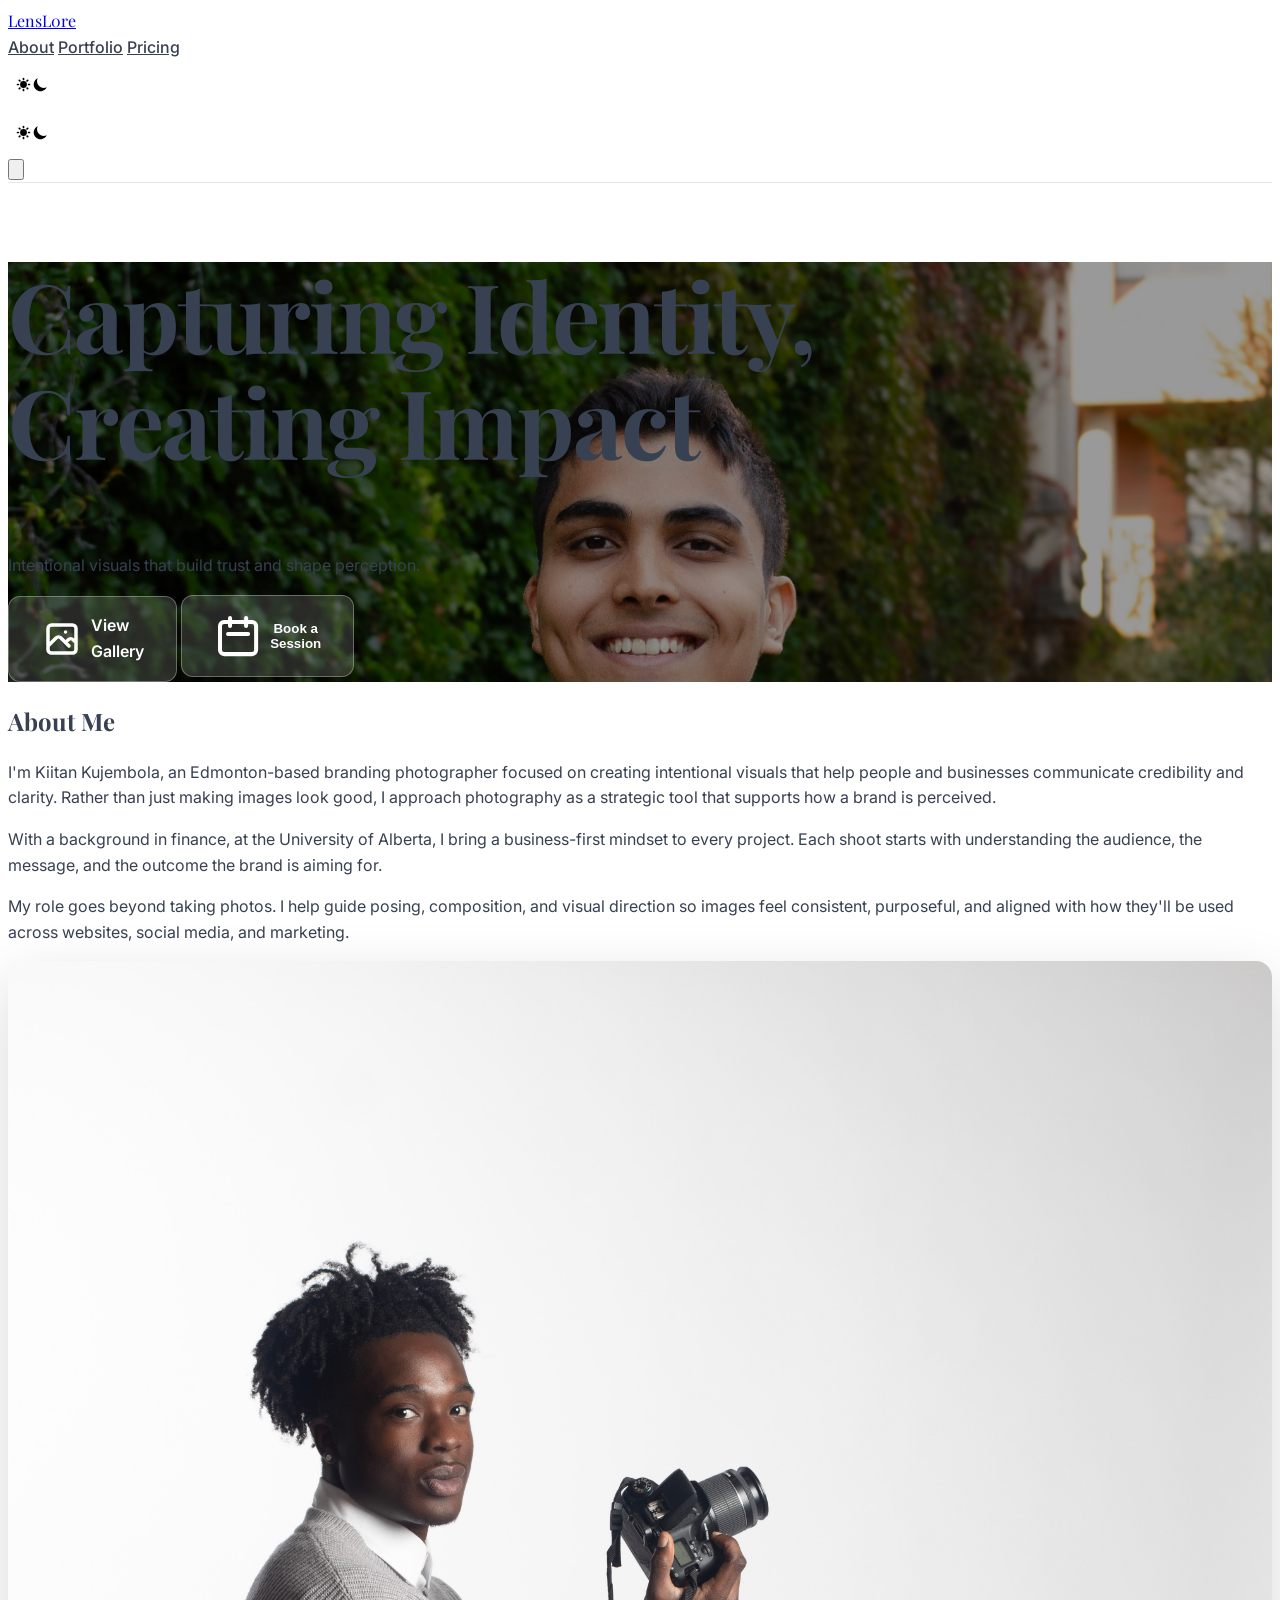
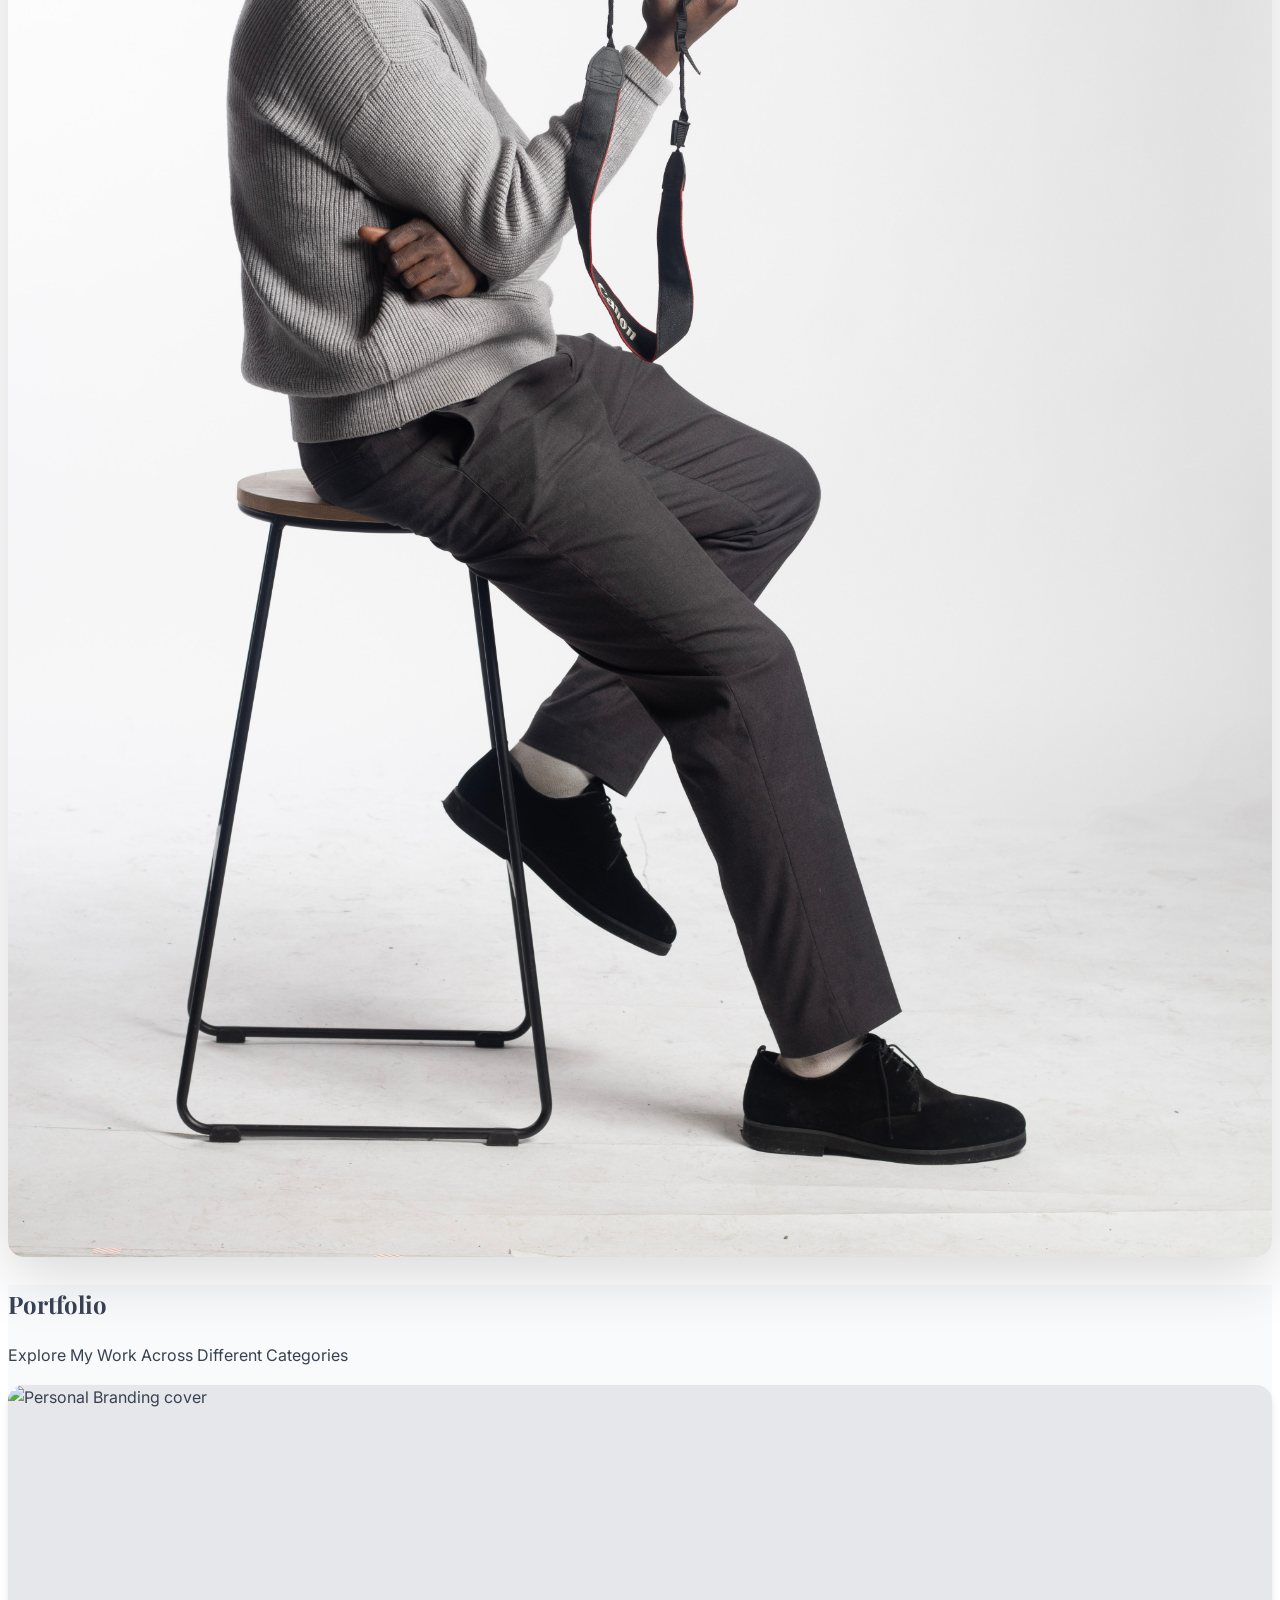
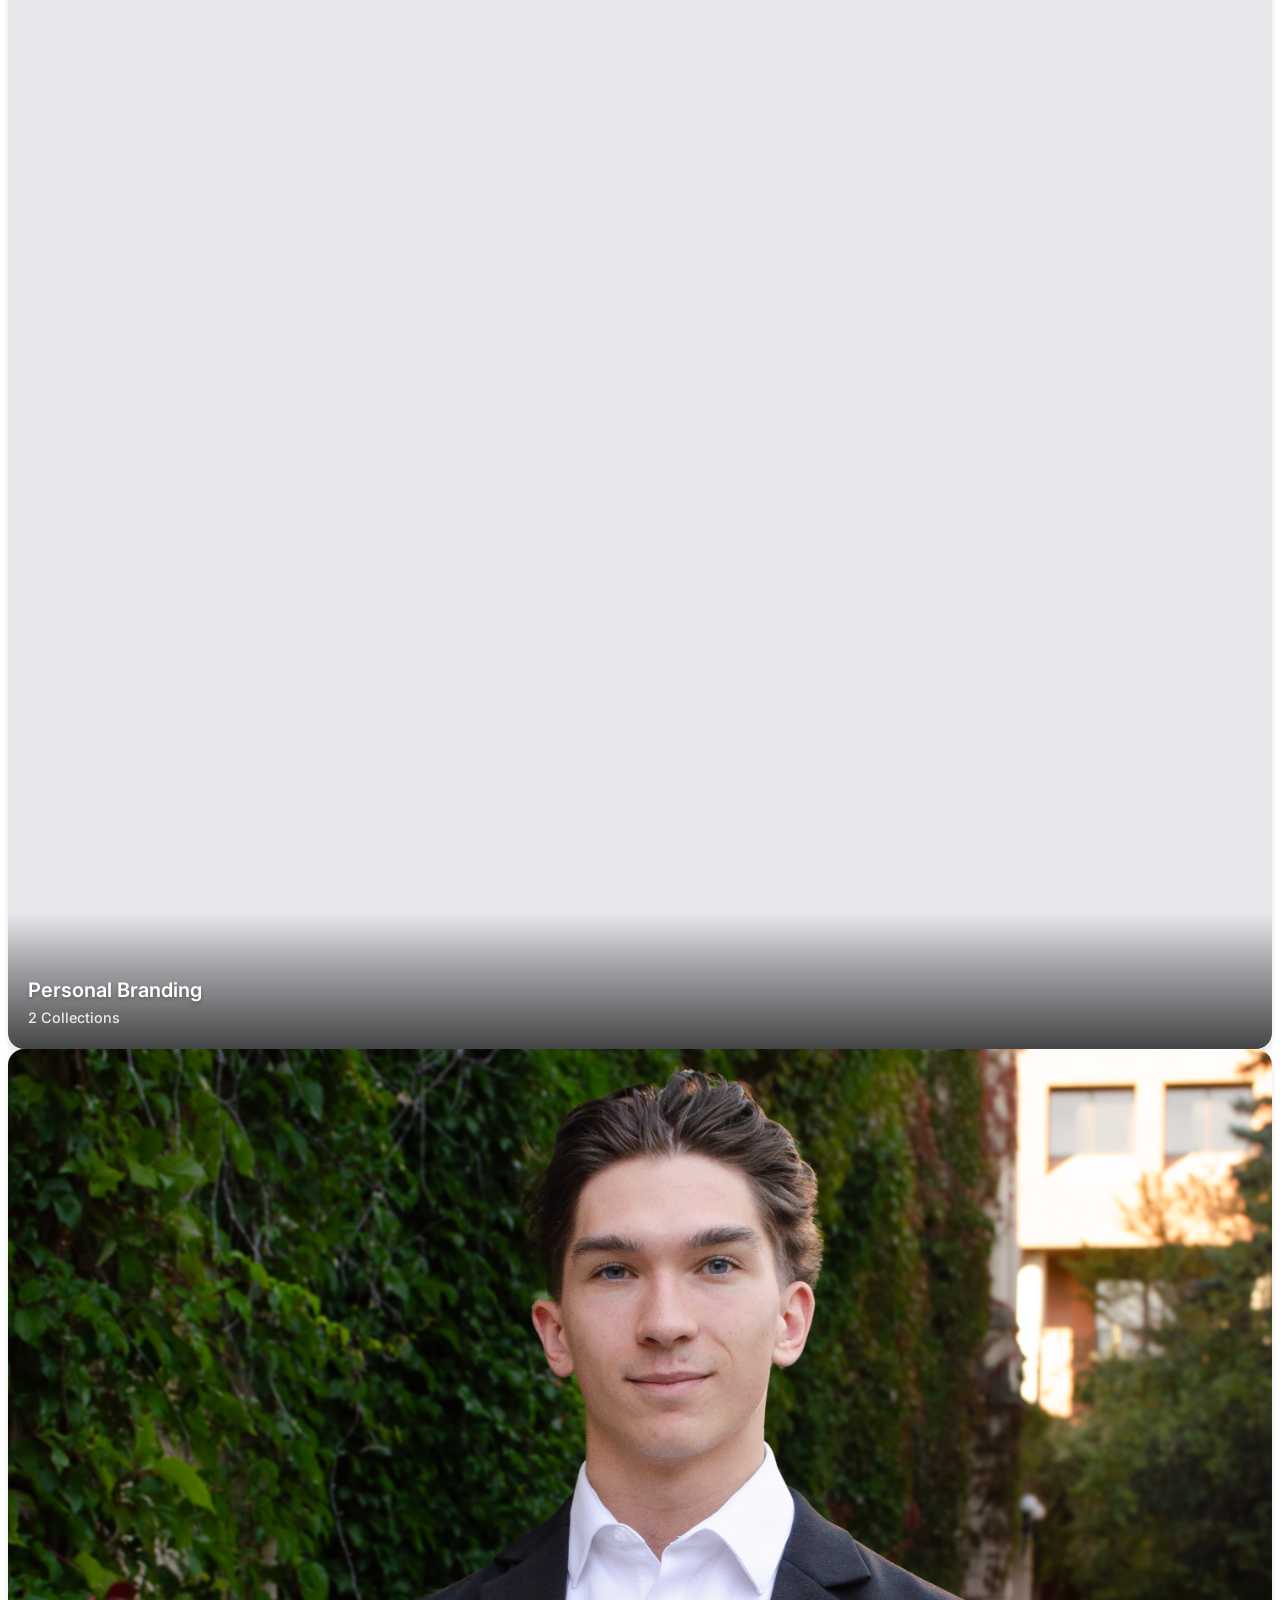
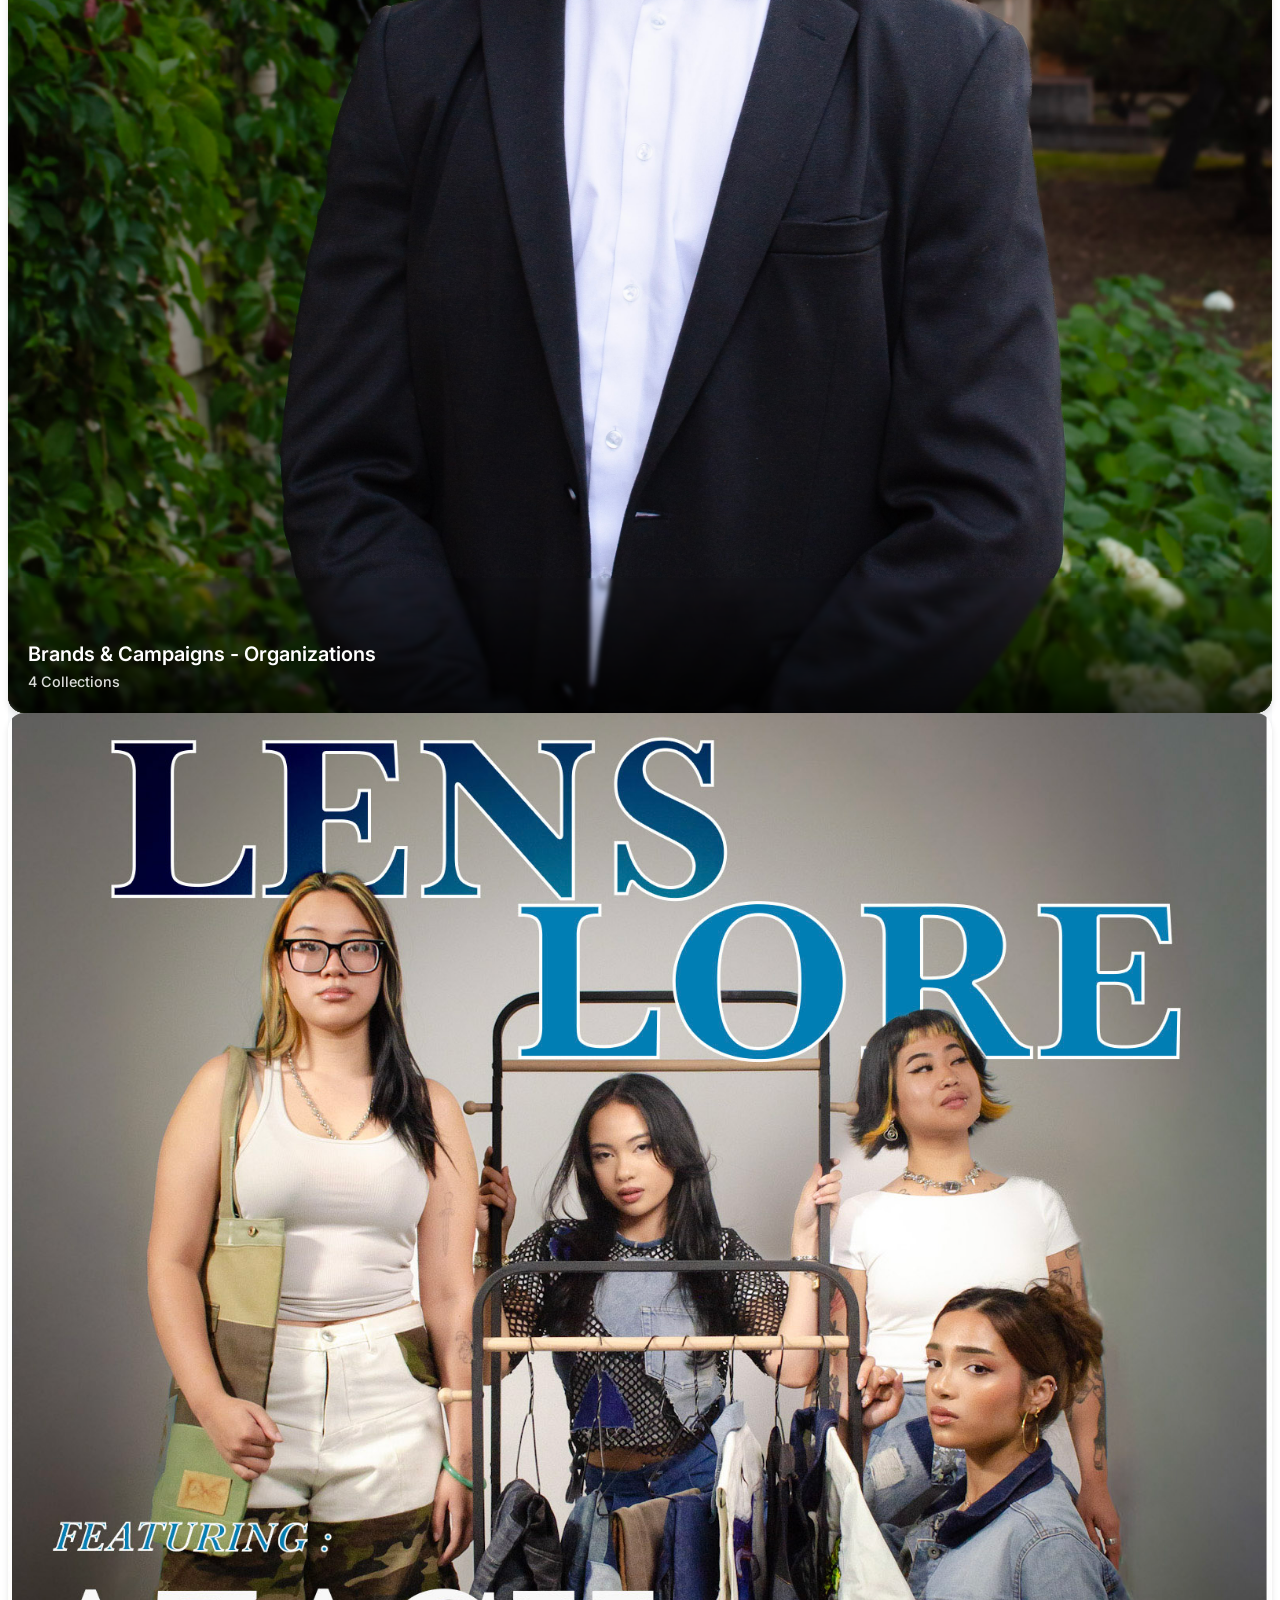
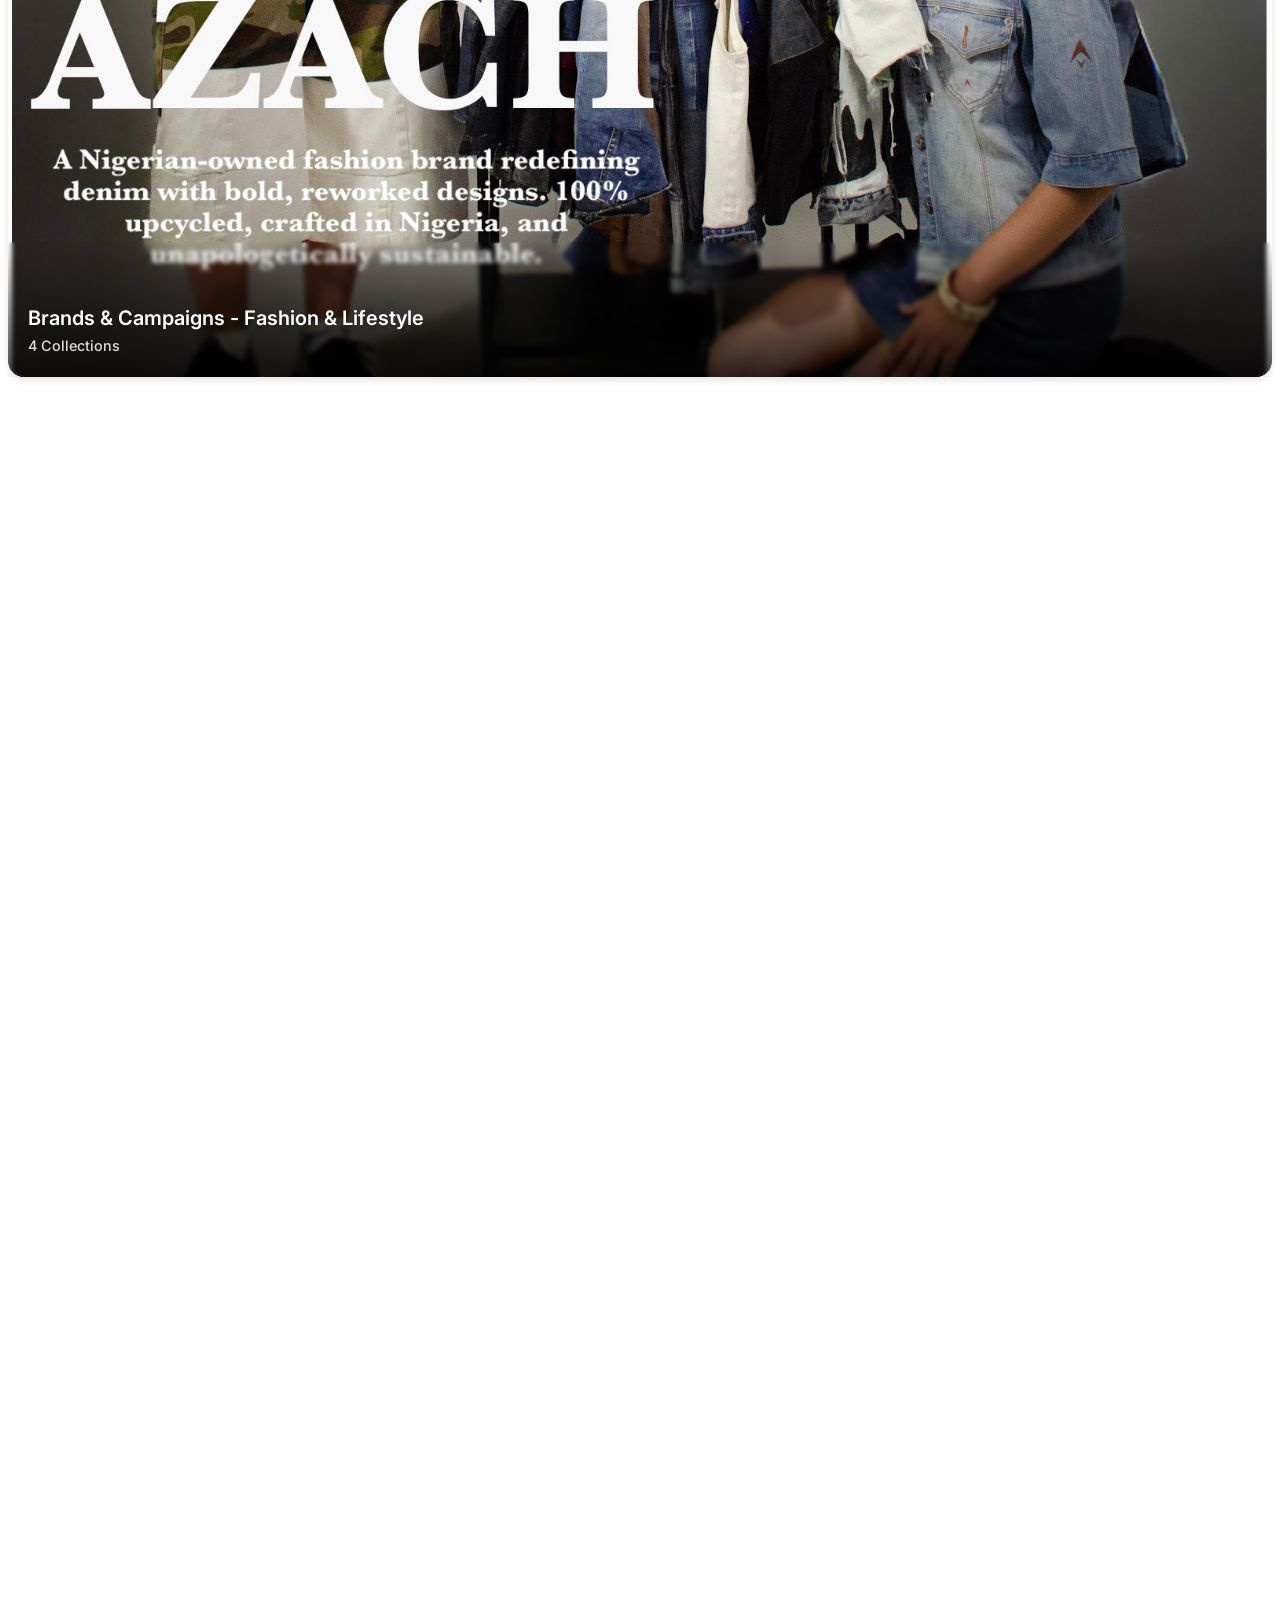
==== commit fc5d339e: "Update portfolio content and improve gallery UI Revised portfolio descriptions for consistency and c" ====
--- a/index.html
+++ b/index.html
@@ -9,7 +9,7 @@
     <link rel="preconnect" href="https://fonts.googleapis.com">
     <link rel="preconnect" href="https://fonts.gstatic.com" crossorigin>
     <link href="https://fonts.googleapis.com/css2?family=Inter:wght@400;500;600;700&family=Playfair+Display:wght@700;900&display=swap" rel="stylesheet">
-    <link rel="stylesheet" href="src/css/styles.css?v=1.2">
+    <link rel="stylesheet" href="src/css/styles.css?v=1.4">
 </head>
 <body>
     <!-- Header -->
@@ -69,7 +69,7 @@
                 Capturing Identity,<br>Creating <span class="text-blue-400">Impact</span>
             </h1>
             <p class="text-xl text-gray-200 mb-10 max-w-2xl mx-auto fade-in-up" style="animation-delay: 0.2s;">
-                Professional photography services for brands, events, and personal projects. Let's tell your story through the lens.
+                Intentional visuals that build trust and shape perception.
             </p>
             <div class="flex flex-col sm:flex-row gap-4 justify-center fade-in-up" style="animation-delay: 0.4s;">
                 <a href="#portfolio" class="hero-cta">
@@ -95,9 +95,9 @@
                 <div class="grid grid-cols-1 lg:grid-cols-2 gap-12 items-center">
                     <div class="space-y-6 text-xl text-gray-600">
                         <h2 class="text-5xl font-display font-bold text-gray-900 mb-6">About Me</h2>
-                        <p>Hi, I'm Kiitan Kujembola, a professional photographer based in Edmonton, specializing in brand photography, lifestyle campaigns, and creative visual storytelling.</p>
-                        <p>With years of experience capturing authentic moments for brands and individuals, I bring a unique perspective to every project. My work has been featured in various campaigns for fashion brands, lifestyle companies, and organizations.</p>
-                        <p>I believe that every photograph should tell a story and evoke emotion. Whether it's a corporate headshot, a lifestyle campaign, or a personal brand shoot, I work closely with my clients to understand their vision and bring it to life.</p>
+                        <p>I'm Kiitan Kujembola, an Edmonton-based branding photographer focused on creating intentional visuals that help people and businesses communicate credibility and clarity. Rather than just making images look good, I approach photography as a strategic tool that supports how a brand is perceived.</p>
+                        <p>With a background in finance, at the University of Alberta, I bring a business-first mindset to every project. Each shoot starts with understanding the audience, the message, and the outcome the brand is aiming for.</p>
+                        <p>My role goes beyond taking photos. I help guide posing, composition, and visual direction so images feel consistent, purposeful, and aligned with how they'll be used across websites, social media, and marketing.</p>
                     </div>
                     <div>
                         <img src="src/images/Background/aboutme.jpg" alt="About Kiitan Kujembola" class="about-image">
@@ -113,7 +113,7 @@
             <div class="text-center mb-12 animate-on-scroll">
                 <h2 id="portfolio-title" class="text-5xl font-display font-bold text-gray-900 mb-4">Portfolio</h2>
                 <p id="portfolio-subtitle" class="text-xl text-gray-600 max-w-2xl mx-auto">
-                    Explore my work across different categories
+                    Explore My Work Across Different Categories
                 </p>
             </div>
 
@@ -353,7 +353,7 @@
 
     <!-- Scripts -->
     <script src="src/data/portfolio.js"></script>
-    <script src="src/js/gallery.js?v=1.2"></script>
+    <script src="src/js/gallery.js?v=1.3"></script>
     <script src="src/js/modal.js"></script>
     <script src="src/js/theme.js"></script>
 </body>
--- a/src/css/styles.css
+++ b/src/css/styles.css
@@ -1,15 +1,16 @@
 /* Base & Dark Mode */
 body { font-family: 'Inter', sans-serif; background: #fff; color: #374151; line-height: 1.6; overflow-x: hidden; transition: all 0.3s ease; }
 body.dark-mode { background: #0f172a; color: #e2e8f0; }
-body.dark-mode .light-header { background: rgba(15, 23, 42, 0.85); border-bottom: 1px solid #334155; }
+body.dark-mode .light-header { background: rgba(15, 23, 42, 0.95); border-bottom: none; }
 body.dark-mode .nav-link { color: #e2e8f0; }
 body.dark-mode .nav-link:hover { color: #60a5fa; }
 body.dark-mode #mobile-menu { background: #0f172a; border-top: 1px solid #334155; }
 body.dark-mode #about, body.dark-mode #portfolio { background: #0f172a; }
 body.dark-mode #about h2, body.dark-mode #about p, body.dark-mode #portfolio h2, body.dark-mode #portfolio p { color: #f1f5f9; }
-body.dark-mode #pricing { background: rgba(15, 23, 42, 0.85); }
+body.dark-mode #pricing { background-image: url('../../../src/images/Background/pricing.jpg'); background-size: cover; background-position: center; background-attachment: fixed; }
+body.dark-mode #pricing::before { background: rgba(15, 23, 42, 0.7); }
 body.dark-mode #pricing h2, body.dark-mode #pricing h3, body.dark-mode #pricing p { color: #f1f5f9; }
-body.dark-mode .pricing-card { background: rgba(30, 41, 59, 0.8); border: 1px solid rgba(51, 65, 85, 0.5); }
+body.dark-mode .pricing-card { background: rgba(30, 41, 59, 0.7); border: 1px solid rgba(51, 65, 85, 0.5); backdrop-filter: blur(12px); }
 body.dark-mode .pricing-card:hover { border-color: rgba(96, 165, 250, 0.5); }
 body.dark-mode #contact { background: rgba(30, 41, 59, 0.9); }
 body.dark-mode #contact h2, body.dark-mode #contact p { color: #f1f5f9; }
@@ -34,7 +35,7 @@
 .font-display { font-family: 'Playfair Display', serif; }
 .hero-title { font-size: clamp(3rem, 8vw, 6rem); line-height: 1.1; letter-spacing: -0.02em; }
 
-/* Header */
+/* Header - Reduced top padding */
 .light-header { background: rgba(255, 255, 255, 0.85); border-bottom: 1px solid #e5e7eb; backdrop-filter: blur(12px); }
 .nav-link { color: #374151; transition: color 0.2s ease; font-weight: 500; }
 .nav-link:hover { color: #2563eb; }
@@ -46,9 +47,25 @@
 #portfolio { background: #f9fafb; }
 #about { background: #fff; }
 .about-image { border-radius: 1rem; box-shadow: 0 20px 60px rgba(0, 0, 0, 0.15); width: 100%; }
-#pricing { background-image: url('../../../src/images/Background/pricing.jpg'); background-size: cover; background-position: top center; background-attachment: fixed; position: relative; }
-#pricing::before { content: ''; position: absolute; top: 0; left: 0; right: 0; bottom: 0; background: rgba(255, 255, 255, 0.35); z-index: 1; }
+
+/* Pricing Section - with background image and glassmorphism */
+#pricing { 
+    background-image: url('../../../src/images/Background/pricing.jpg'); 
+    background-size: cover; 
+    background-position: center; 
+    background-attachment: fixed; 
+    position: relative; 
+}
+#pricing::before { 
+    content: ''; 
+    position: absolute; 
+    top: 0; left: 0; right: 0; bottom: 0; 
+    background: rgba(255, 255, 255, 0.25); 
+    backdrop-filter: blur(2px);
+    z-index: 1; 
+}
 #pricing > * { position: relative; z-index: 2; }
+
 #contact { background-image: url('../../../src/images/Background/getintouch.jpg'); background-size: cover; background-position: top center; background-attachment: fixed; position: relative; }
 #contact::before { content: ''; position: absolute; top: 0; left: 0; right: 0; bottom: 0; background: rgba(249, 250, 251, 0.35); z-index: 1; }
 #contact > * { position: relative; z-index: 2; }
@@ -56,6 +73,7 @@
 /* Cards */
 .card-shadow { box-shadow: 0 2px 8px rgba(0, 0, 0, 0.04), 0 1px 2px rgba(0, 0, 0, 0.06); }
 .card-shadow:hover { box-shadow: 0 4px 16px rgba(0, 0, 0, 0.08), 0 2px 4px rgba(0, 0, 0, 0.06); }
+
 /* Apple-style Album Cards */
 .folder-card { position: relative; overflow: hidden; border-radius: 1rem; cursor: pointer; aspect-ratio: 1/1; background: #e5e7eb; border: none; box-shadow: 0 4px 6px rgba(0,0,0,0.1); transition: transform 0.3s ease; }
 .folder-card:hover { transform: scale(1.02); box-shadow: 0 20px 25px -5px rgba(0, 0, 0, 0.2); }
@@ -67,9 +85,38 @@
 .folder-card h3 { color: white !important; font-size: 1.25rem; font-weight: 600; margin: 0; text-shadow: 0 2px 4px rgba(0,0,0,0.3); line-height: 1.2; }
 .folder-card p { color: rgba(255, 255, 255, 0.85) !important; font-size: 0.9rem; margin: 0.25rem 0 0 0; font-weight: 500; }
 .folder-icon { display: none; }
-.pricing-card { background: #fff; border: 2px solid #e5e7eb; border-radius: 1.5rem; padding: 2rem; transition: all 0.3s ease; }
-.pricing-card:hover { transform: translateY(-8px); box-shadow: 0 20px 40px rgba(0, 0, 0, 0.1); border-color: #3b82f6; }
-.pricing-card.featured { border-color: #3b82f6; background: linear-gradient(135deg, rgba(59, 130, 246, 0.05) 0%, rgba(37, 99, 235, 0.05) 100%); }
+
+/* Pricing Cards - Glassmorphism style with reduced padding */
+.pricing-card { 
+    background: rgba(255, 255, 255, 0.75); 
+    backdrop-filter: blur(12px); 
+    -webkit-backdrop-filter: blur(12px);
+    border: 1px solid rgba(255, 255, 255, 0.4); 
+    border-radius: 1.25rem; 
+    padding: 1.5rem; 
+    transition: all 0.3s ease; 
+    box-shadow: 0 8px 32px rgba(0, 0, 0, 0.08);
+}
+.pricing-card:hover { 
+    transform: translateY(-6px); 
+    box-shadow: 0 16px 40px rgba(0, 0, 0, 0.12); 
+    border-color: rgba(59, 130, 246, 0.4);
+    background: rgba(255, 255, 255, 0.85);
+}
+.pricing-card.featured { 
+    border-color: rgba(59, 130, 246, 0.5); 
+    background: rgba(255, 255, 255, 0.85);
+    box-shadow: 0 8px 32px rgba(59, 130, 246, 0.15);
+}
+.pricing-card.featured:hover {
+    background: rgba(255, 255, 255, 0.9);
+    box-shadow: 0 16px 40px rgba(59, 130, 246, 0.2);
+}
+
+/* Pricing card internal spacing */
+.pricing-card h3 { margin-bottom: 0.25rem; }
+.pricing-card ul { margin-bottom: 1.25rem; }
+.pricing-card ul li { padding: 0.15rem 0; }
 
 /* Gallery */
 .gallery-item { position: relative; overflow: hidden; border-radius: 0.75rem; cursor: pointer; }
@@ -80,10 +127,10 @@
 .back-button { display: inline-flex; align-items: center; gap: 0.5rem; padding: 0.75rem 1.5rem; background: #fff; border: 1px solid #e5e7eb; border-radius: 0.75rem; color: #374151; font-weight: 500; cursor: pointer; transition: all 0.3s ease; margin-bottom: 1.5rem; }
 .back-button:hover { background: #f9fafb; border-color: #3b82f6; color: #3b82f6; transform: translateX(-4px); }
 
-/* Lightbox */
-.lightbox { display: none; position: fixed; z-index: 10000; top: 0; left: 0; width: 100%; height: 100%; background: rgba(0, 0, 0, 0.95); align-items: center; justify-content: center; }
+/* Lightbox - Reduced padding on mobile */
+.lightbox { display: none; position: fixed; z-index: 10000; top: 0; left: 0; width: 100%; height: 100%; background: rgba(0, 0, 0, 0.95); align-items: center; justify-content: center; padding: 0.5rem; }
 .lightbox.active { display: flex; }
-.lightbox-content { max-width: 90%; max-height: 90%; object-fit: contain; }
+.lightbox-content { max-width: 98%; max-height: 95%; object-fit: contain; }
 
 /* Mobile Menu */
 #mobile-menu { max-height: 0; overflow: hidden; transition: max-height 0.3s ease; }
@@ -114,12 +161,48 @@
 body.dark-mode .dark-mode-toggle { background: rgba(59, 130, 246, 0.1); border: 1px solid rgba(59, 130, 246, 0.3); }
 body.dark-mode .dark-mode-toggle:hover { background: rgba(59, 130, 246, 0.2); }
 
+/* Hero CTA Button */
+.hero-cta { 
+    display: inline-flex; 
+    align-items: center; 
+    gap: 0.5rem; 
+    padding: 1rem 2rem; 
+    background: rgba(255, 255, 255, 0.15); 
+    backdrop-filter: blur(8px);
+    border: 1px solid rgba(255, 255, 255, 0.3); 
+    border-radius: 0.75rem; 
+    color: white; 
+    font-weight: 600; 
+    cursor: pointer; 
+    transition: all 0.3s ease; 
+    text-decoration: none;
+}
+.hero-cta:hover { 
+    background: rgba(255, 255, 255, 0.25); 
+    transform: translateY(-2px);
+    box-shadow: 0 10px 30px rgba(0, 0, 0, 0.2);
+}
+
 /* Mobile Responsive */
 @media (max-width: 768px) {
     .hero-title { font-size: 2.5rem; }
     #about .grid { grid-template-columns: 1fr; }
     .about-image { order: -1; margin-bottom: 2rem; }
-    .pricing-card { padding: 1.5rem; }
+    .pricing-card { padding: 1.25rem; }
+    
+    /* Tighter lightbox on mobile */
+    .lightbox { padding: 0.25rem; }
+    .lightbox-content { max-width: 100%; max-height: 98%; }
+    .lightbox button { font-size: 2rem; }
+    #closeLightbox { top: 0.5rem; right: 0.5rem; }
+    #prevImage { left: 0.25rem; }
+    #nextImage { right: 0.25rem; }
+    
+    /* Nearly fullscreen gallery images on mobile */
+    #portfolio { padding-left: 0.25rem; padding-right: 0.25rem; }
+    #gallery-container .grid { gap: 0.25rem; padding: 0; }
+    .gallery-item { border-radius: 0.25rem; }
+    .folder-card { border-radius: 0.25rem; }
 }
 @media (max-width: 1024px) {
     .hero-section, #pricing, #contact { background-attachment: scroll; }
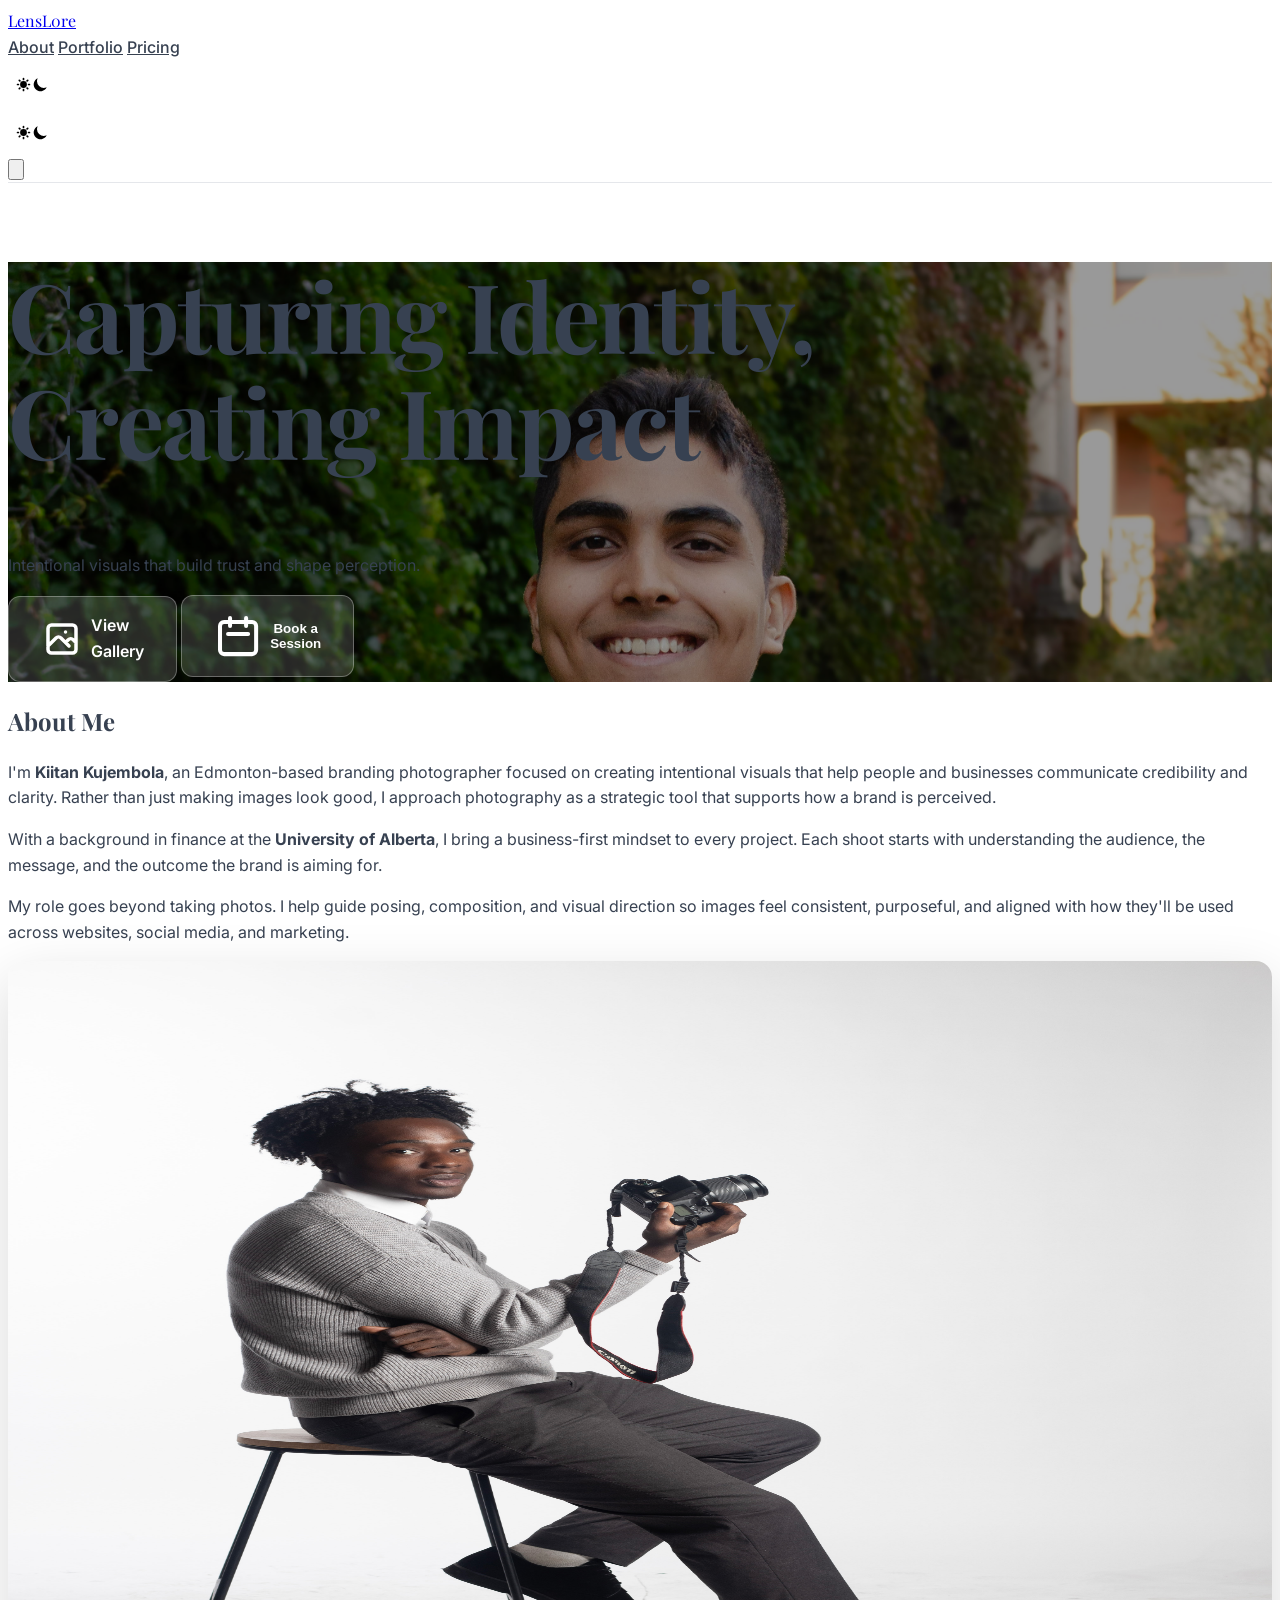
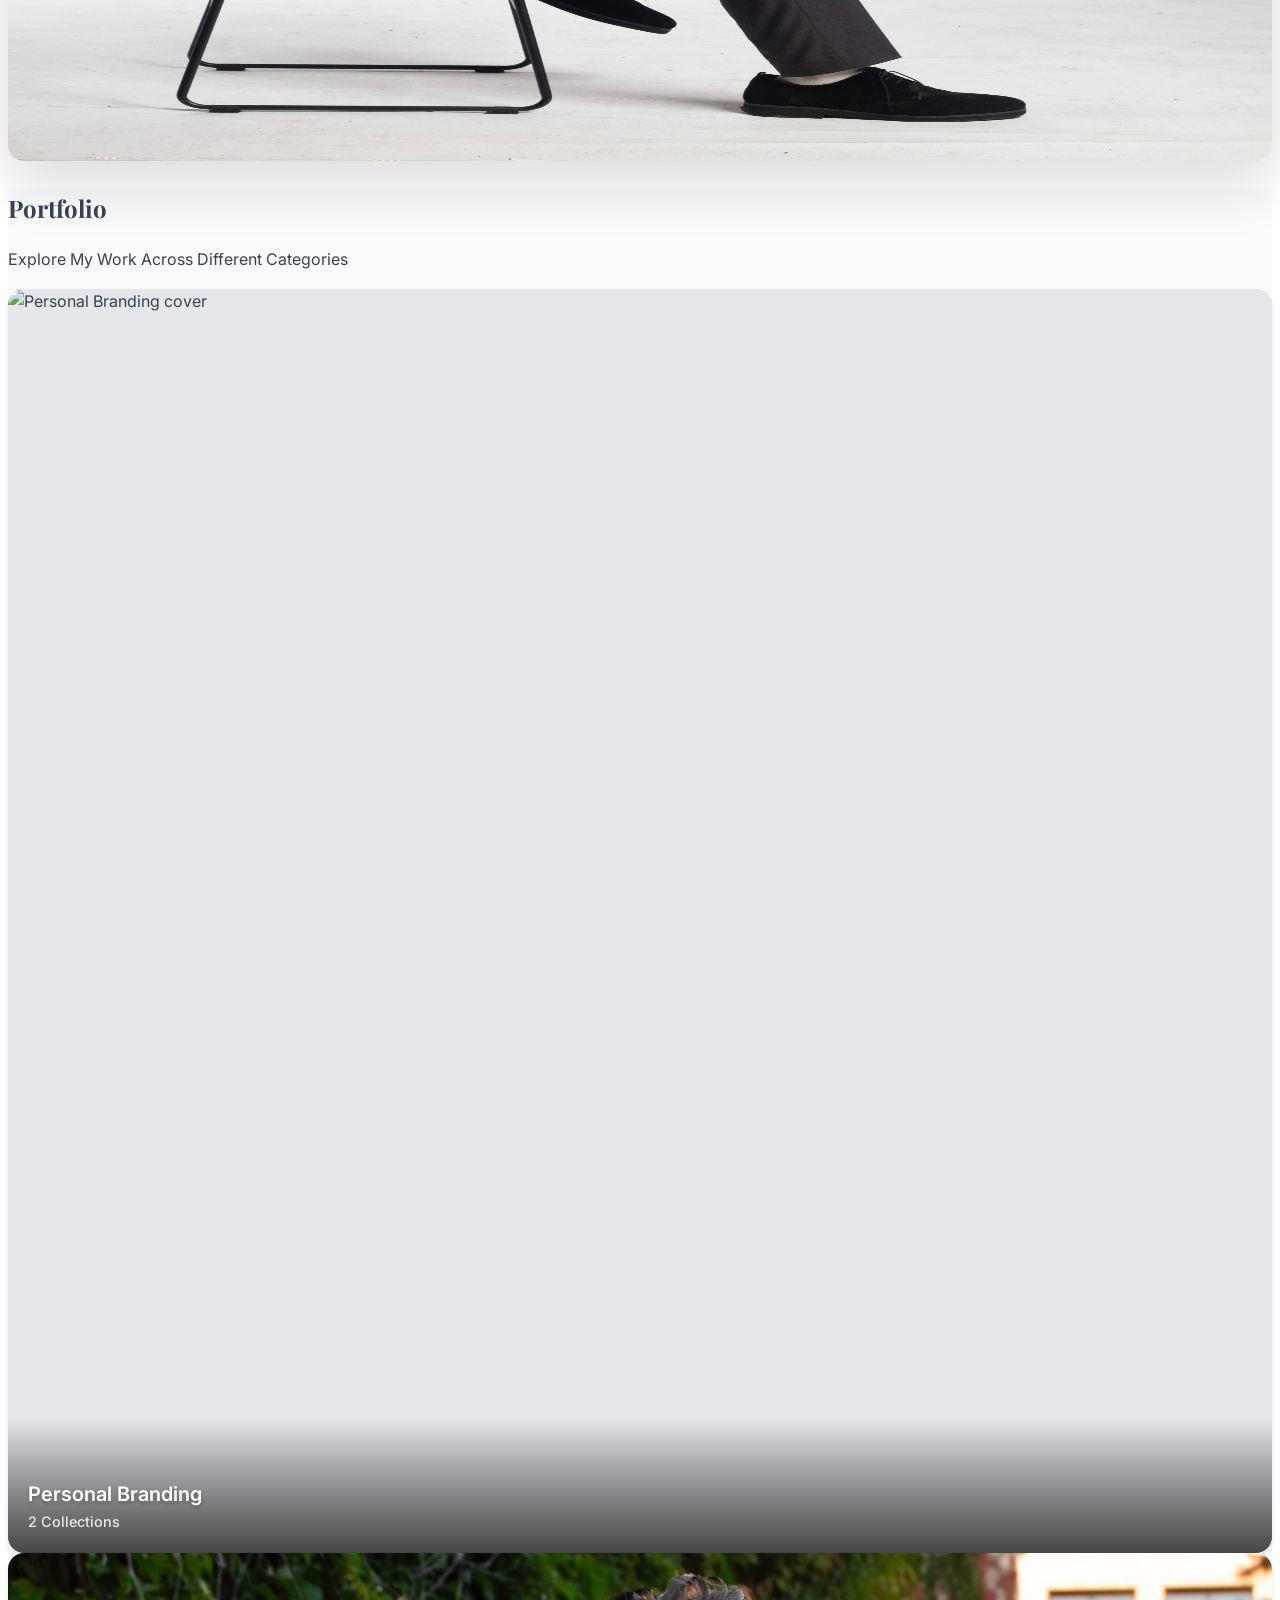
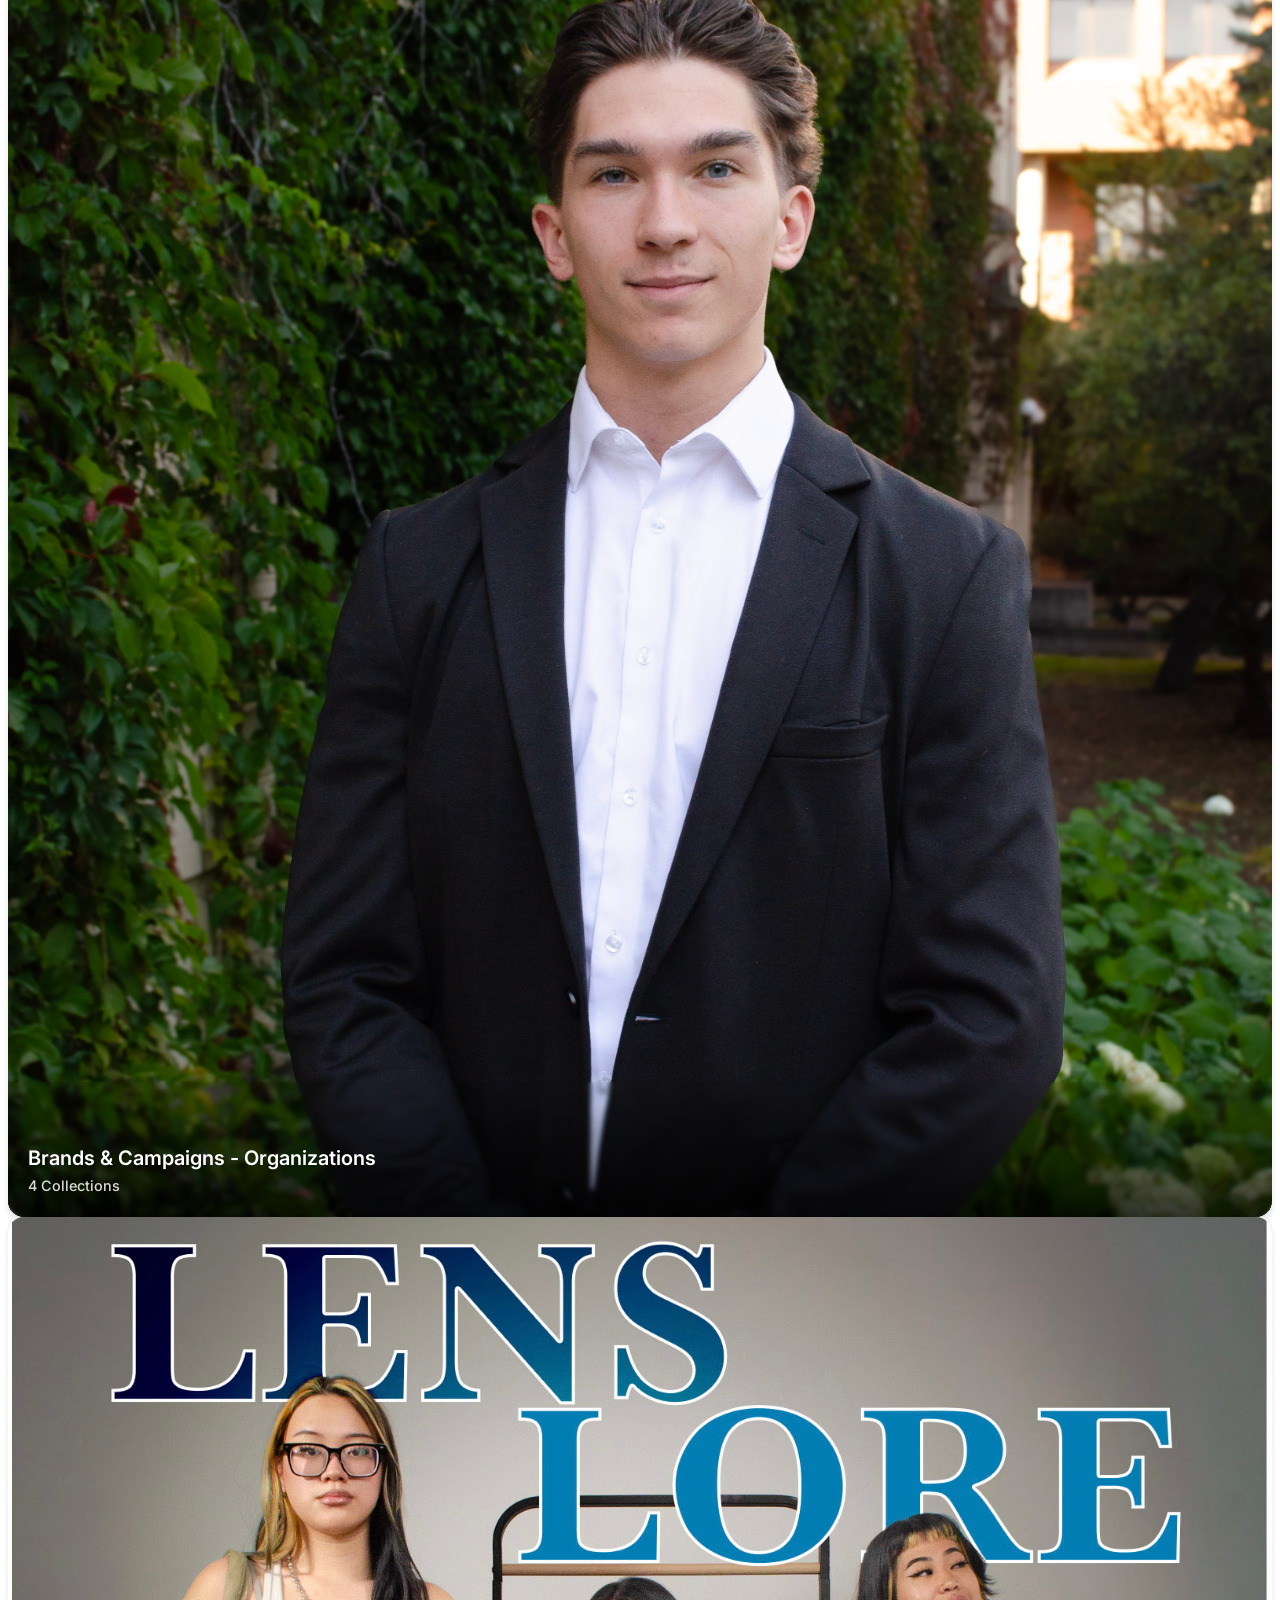
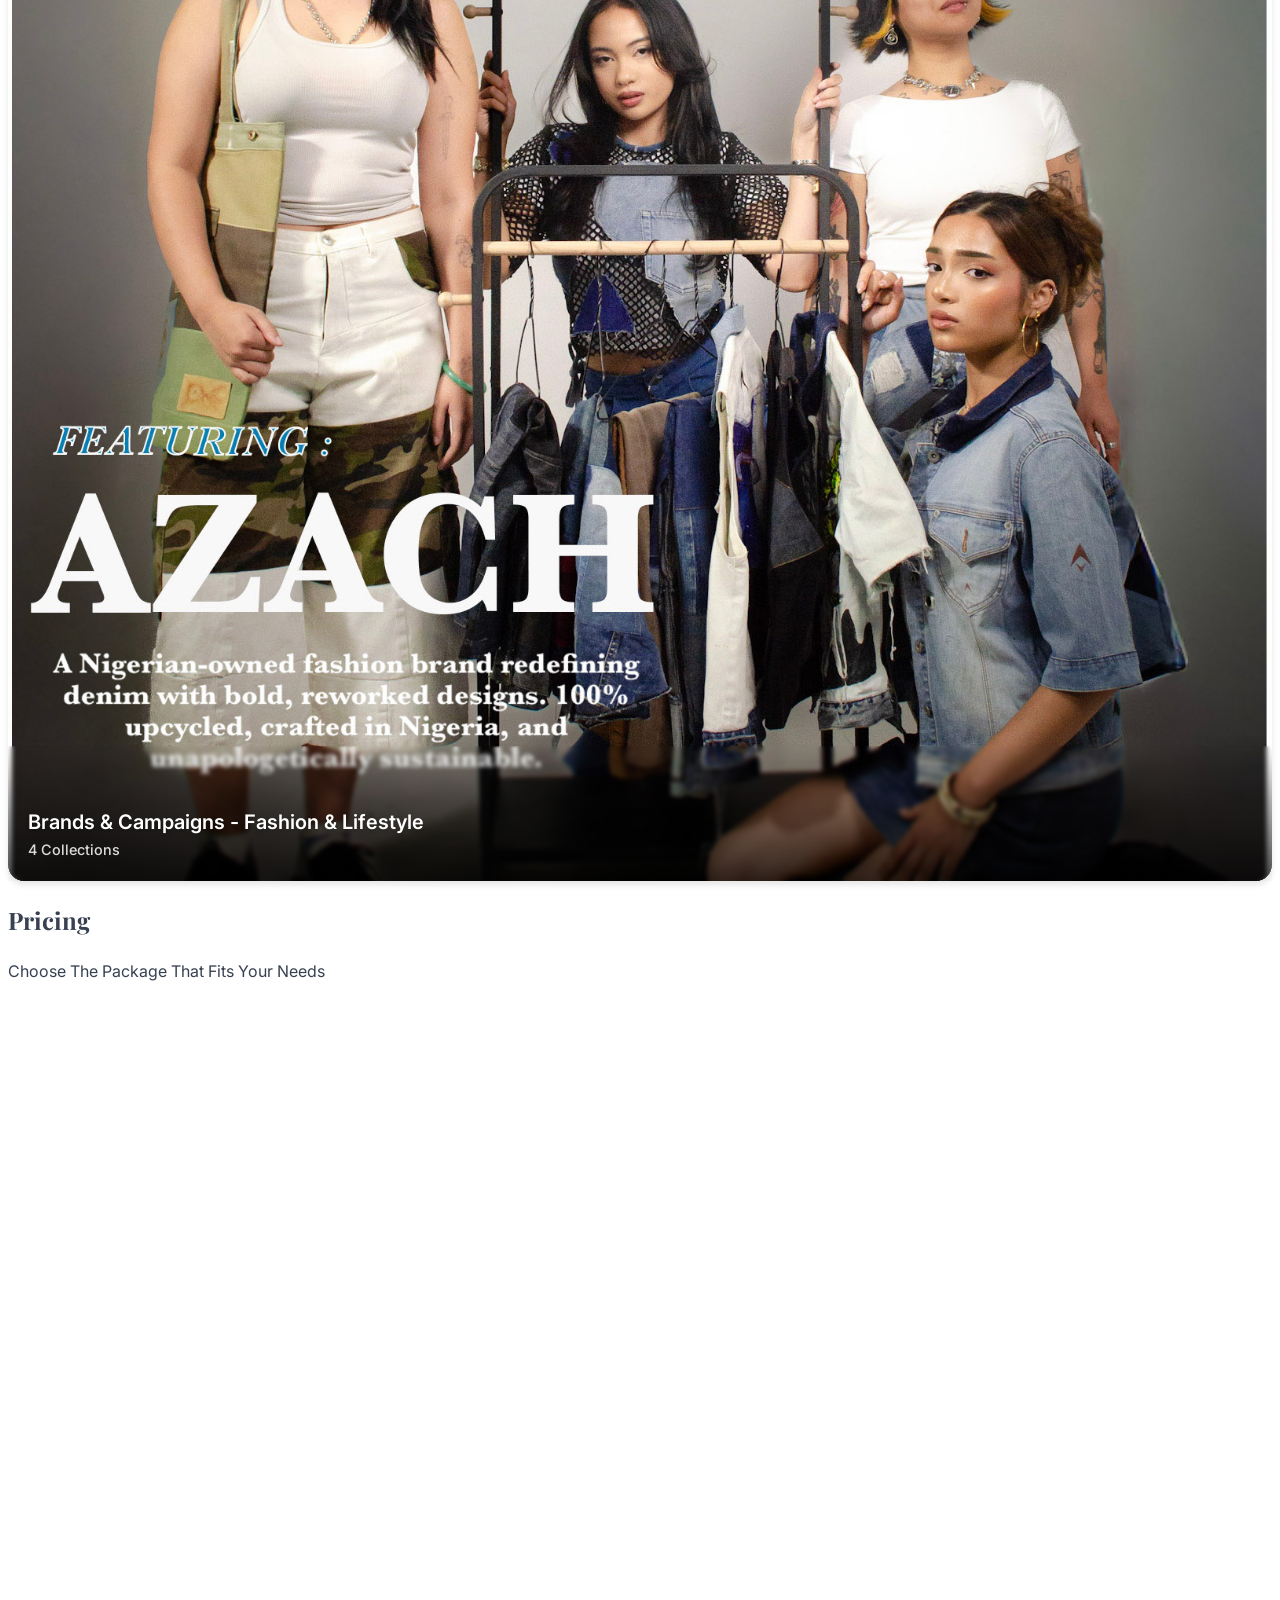
==== commit a6a67bdd: "Enhance SEO and accessibility, add manifest and sitemap Added comprehensive SEO meta tags, Open Grap" ====
--- a/index.html
+++ b/index.html
@@ -1,29 +1,144 @@
 <!DOCTYPE html>
-<html lang="en">
+<html lang="en-CA">
 <head>
     <meta charset="UTF-8">
     <meta name="viewport" content="width=device-width, initial-scale=1.0">
-    <title>Lenslore.ca | Kiitan Kujembola Photography</title>
+    <meta http-equiv="X-UA-Compatible" content="IE=edge">
+    
+    <!-- Primary Meta Tags -->
+    <title>Edmonton Branding Photographer | Kiitan Kujembola - LensLore Photography</title>
+    <meta name="title" content="Edmonton Branding Photographer | Kiitan Kujembola - LensLore Photography">
+    <meta name="description" content="Professional branding photography in Edmonton by Kiitan Kujembola. Specializing in corporate headshots, graduation photos, personal branding & lifestyle campaigns. Starting at $149. Book today!">
+    <meta name="keywords" content="Edmonton photographer, branding photography Edmonton, Kiitan Kujembola, LensLore, graduation photos Edmonton, U of A grad photos, MacEwan graduation photographer, corporate headshots Edmonton, personal branding photographer, lifestyle photography Alberta, professional headshots near me, Edmonton portrait photographer">
+    <meta name="author" content="Kiitan Kujembola">
+    <meta name="robots" content="index, follow, max-image-preview:large, max-snippet:-1, max-video-preview:-1">
+    <meta name="googlebot" content="index, follow">
+    <link rel="canonical" href="https://lenslore.ca/">
+
+    <!-- Geo Tags for Local SEO -->
+    <meta name="geo.region" content="CA-AB">
+    <meta name="geo.placename" content="Edmonton">
+    <meta name="geo.position" content="53.5461;-113.4938">
+    <meta name="ICBM" content="53.5461, -113.4938">
+
+    <!-- Language -->
+    <link rel="alternate" hreflang="en-CA" href="https://lenslore.ca/">
+    <link rel="alternate" hreflang="en" href="https://lenslore.ca/">
+    <link rel="alternate" hreflang="x-default" href="https://lenslore.ca/">
+
+    <!-- Open Graph / Facebook -->
+    <meta property="og:type" content="website">
+    <meta property="og:url" content="https://lenslore.ca/">
+    <meta property="og:title" content="Edmonton Branding Photographer | LensLore Photography">
+    <meta property="og:description" content="Capturing Identity, Creating Impact. Professional branding and portrait photography in Edmonton by Kiitan Kujembola.">
+    <meta property="og:image" content="https://lenslore.ca/src/images/Background/aboutme.jpg">
+    <meta property="og:image:width" content="1200">
+    <meta property="og:image:height" content="630">
+    <meta property="og:locale" content="en_CA">
+    <meta property="og:site_name" content="LensLore Photography">
+
+    <!-- Twitter Card -->
+    <meta name="twitter:card" content="summary_large_image">
+    <meta name="twitter:url" content="https://lenslore.ca/">
+    <meta name="twitter:title" content="Edmonton Branding Photographer | LensLore">
+    <meta name="twitter:description" content="Professional branding photography in Edmonton. Headshots, graduation photos & lifestyle campaigns. Starting at $149.">
+    <meta name="twitter:image" content="https://lenslore.ca/src/images/Background/aboutme.jpg">
+
+    <!-- Theme -->
+    <meta name="theme-color" content="#1e3a8a">
+    <meta name="msapplication-TileColor" content="#1e3a8a">
+
     <script src="https://cdn.tailwindcss.com"></script>
-    <script src="https://cdnjs.cloudflare.com/ajax/libs/jspdf/2.5.1/jspdf.umd.min.js"></script>
+    <script src="https://cdnjs.cloudflare.com/ajax/libs/jspdf/2.5.1/jspdf.umd.min.js" defer></script>
     <link rel="preconnect" href="https://fonts.googleapis.com">
     <link rel="preconnect" href="https://fonts.gstatic.com" crossorigin>
     <link href="https://fonts.googleapis.com/css2?family=Inter:wght@400;500;600;700&family=Playfair+Display:wght@700;900&display=swap" rel="stylesheet">
-    <link rel="stylesheet" href="src/css/styles.css?v=1.4">
+    <link rel="stylesheet" href="src/css/styles.css?v=1.5">
+    <link rel="icon" type="image/x-icon" href="favicon.ico">
+    <link rel="manifest" href="/site.webmanifest">
+
+    <!-- Structured Data - LocalBusiness -->
+    <script type="application/ld+json">
+    {
+        "@context": "https://schema.org",
+        "@type": "PhotographyBusiness",
+        "@id": "https://lenslore.ca/#business",
+        "name": "LensLore Photography",
+        "alternateName": ["Kiitan Kujembola Photography", "LensLore"],
+        "description": "Professional branding and portrait photography services in Edmonton, Alberta.",
+        "url": "https://lenslore.ca",
+        "image": "https://lenslore.ca/src/images/Background/aboutme.jpg",
+        "priceRange": "$149-$620 CAD",
+        "address": {
+            "@type": "PostalAddress",
+            "addressLocality": "Edmonton",
+            "addressRegion": "AB",
+            "addressCountry": "CA"
+        },
+        "geo": {
+            "@type": "GeoCoordinates",
+            "latitude": 53.5461,
+            "longitude": -113.4938
+        },
+        "areaServed": ["Edmonton", "Sherwood Park", "St. Albert", "Spruce Grove", "Leduc"],
+        "founder": {
+            "@type": "Person",
+            "name": "Kiitan Kujembola",
+            "alumniOf": "University of Alberta"
+        },
+        "sameAs": [
+            "https://www.instagram.com/lens_l0re",
+            "https://www.linkedin.com/in/kiitankujembola"
+        ],
+        "hasOfferCatalog": {
+            "@type": "OfferCatalog",
+            "name": "Photography Services",
+            "itemListElement": [
+                {"@type": "Offer", "itemOffered": {"@type": "Service", "name": "The Headshot Session"}, "price": "149.00", "priceCurrency": "CAD"},
+                {"@type": "Offer", "itemOffered": {"@type": "Service", "name": "The Branding Mini"}, "price": "239.00", "priceCurrency": "CAD"},
+                {"@type": "Offer", "itemOffered": {"@type": "Service", "name": "The Full Brand Story"}, "price": "399.00", "priceCurrency": "CAD"},
+                {"@type": "Offer", "itemOffered": {"@type": "Service", "name": "Premium Full-Day Brand Experience"}, "price": "620.00", "priceCurrency": "CAD"}
+            ]
+        }
+    }
+    </script>
+
+    <!-- Structured Data - FAQ -->
+    <script type="application/ld+json">
+    {
+        "@context": "https://schema.org",
+        "@type": "FAQPage",
+        "mainEntity": [
+            {
+                "@type": "Question",
+                "name": "How much does a professional headshot session cost in Edmonton?",
+                "acceptedAnswer": {"@type": "Answer", "text": "Professional headshot sessions at LensLore start at $149-$179 CAD for a 20-30 minute session including 10-15 edited photos with 48-hour delivery."}
+            },
+            {
+                "@type": "Question",
+                "name": "Where can I get graduation photos taken near University of Alberta?",
+                "acceptedAnswer": {"@type": "Answer", "text": "LensLore Photography offers professional graduation photo sessions in Edmonton, perfect for U of A, MacEwan, and NAIT students."}
+            },
+            {
+                "@type": "Question",
+                "name": "What is branding photography?",
+                "acceptedAnswer": {"@type": "Answer", "text": "Branding photography creates strategic visuals that help businesses and individuals communicate credibility and clarity for websites, social media, and marketing."}
+            }
+        ]
+    }
+    </script>
 </head>
 <body>
-    <!-- Header -->
     <header class="light-header fixed top-0 left-0 right-0 z-50">
-        <nav class="max-w-7xl mx-auto px-6 lg:px-8 py-3">
+        <nav class="max-w-7xl mx-auto px-6 lg:px-8 py-3" aria-label="Main Navigation">
             <div class="flex items-center justify-between">
-                <a href="#" class="text-2xl font-display font-bold text-gray-900">LensL<span class="text-blue-600">0</span>re</a>
+                <a href="#" class="text-2xl font-display font-bold text-gray-900" aria-label="LensLore Home">LensL<span class="text-blue-600">0</span>re</a>
                 
-                <!-- Desktop Menu - Reordered -->
                 <div class="hidden md:flex items-center space-x-8">
                     <a href="#about" class="nav-link">About</a>
                     <a href="#portfolio" class="nav-link">Portfolio</a>
                     <a href="#pricing" class="nav-link">Pricing</a>
-                    <button id="darkModeToggle" class="dark-mode-toggle">
+                    <button id="darkModeToggle" class="dark-mode-toggle" aria-label="Toggle Dark Mode">
                         <svg id="sunIcon" class="w-5 h-5 text-yellow-500" fill="currentColor" viewBox="0 0 20 20">
                             <path fill-rule="evenodd" d="M10 2a1 1 0 011 1v1a1 1 0 11-2 0V3a1 1 0 011-1zm4 8a4 4 0 11-8 0 4 4 0 018 0zm-.464 4.95l.707.707a1 1 0 001.414-1.414l-.707-.707a1 1 0 00-1.414 1.414zm2.12-10.607a1 1 0 010 1.414l-.706.707a1 1 0 11-1.414-1.414l.707-.707a1 1 0 011.414 0zM17 11a1 1 0 100-2h-1a1 1 0 100 2h1zm-7 4a1 1 0 011 1v1a1 1 0 11-2 0v-1a1 1 0 011-1zM5.05 6.464A1 1 0 106.465 5.05l-.708-.707a1 1 0 00-1.414 1.414l.707.707zm1.414 8.486l-.707.707a1 1 0 01-1.414-1.414l.707-.707a1 1 0 011.414 1.414zM4 11a1 1 0 100-2H3a1 1 0 000 2h1z" clip-rule="evenodd"></path>
                         </svg>
@@ -33,9 +148,8 @@
                     </button>
                 </div>
                 
-                <!-- Mobile Menu Button -->
                 <div class="md:hidden flex items-center gap-4">
-                    <button id="darkModeToggleMobile" class="dark-mode-toggle">
+                    <button id="darkModeToggleMobile" class="dark-mode-toggle" aria-label="Toggle Dark Mode Mobile">
                         <svg id="sunIconMobile" class="w-5 h-5 text-yellow-500" fill="currentColor" viewBox="0 0 20 20">
                             <path fill-rule="evenodd" d="M10 2a1 1 0 011 1v1a1 1 0 11-2 0V3a1 1 0 011-1zm4 8a4 4 0 11-8 0 4 4 0 018 0zm-.464 4.95l.707.707a1 1 0 001.414-1.414l-.707-.707a1 1 0 00-1.414 1.414zm2.12-10.607a1 1 0 010 1.414l-.706.707a1 1 0 11-1.414-1.414l.707-.707a1 1 0 011.414 0zM17 11a1 1 0 100-2h-1a1 1 0 100 2h1zm-7 4a1 1 0 011 1v1a1 1 0 11-2 0v-1a1 1 0 011-1zM5.05 6.464A1 1 0 106.465 5.05l-.708-.707a1 1 0 00-1.414 1.414l.707.707zm1.414 8.486l-.707.707a1 1 0 01-1.414-1.414l.707-.707a1 1 0 011.414 1.414zM4 11a1 1 0 100-2H3a1 1 0 000 2h1z" clip-rule="evenodd"></path>
                         </svg>
@@ -43,7 +157,7 @@
                             <path d="M17.293 13.293A8 8 0 016.707 2.707a8.001 8.001 0 1010.586 10.586z"></path>
                         </svg>
                     </button>
-                    <button id="mobile-menu-button" class="text-gray-700">
+                    <button id="mobile-menu-button" class="text-gray-700" aria-label="Open Menu">
                         <svg class="w-6 h-6" fill="none" stroke="currentColor" viewBox="0 0 24 24">
                             <path stroke-linecap="round" stroke-linejoin="round" stroke-width="2" d="M4 6h16M4 12h16M4 18h16"></path>
                         </svg>
@@ -51,7 +165,6 @@
                 </div>
             </div>
             
-            <!-- Mobile Menu - Reordered -->
             <div id="mobile-menu" class="md:hidden">
                 <div class="flex flex-col space-y-4 py-4">
                     <a href="#about" class="nav-link">About</a>
@@ -62,241 +175,171 @@
         </nav>
     </header>
 
-    <!-- Hero Section -->
-    <section class="hero-section relative min-h-screen flex items-center justify-center px-6 pt-16 md:items-start md:pt-40">
-        <div class="max-w-6xl mx-auto text-center">
-            <h1 class="hero-title font-display font-bold text-white mb-6 fade-in-up">
-                Capturing Identity,<br>Creating <span class="text-blue-400">Impact</span>
-            </h1>
-            <p class="text-xl text-gray-200 mb-10 max-w-2xl mx-auto fade-in-up" style="animation-delay: 0.2s;">
-                Intentional visuals that build trust and shape perception.
-            </p>
-            <div class="flex flex-col sm:flex-row gap-4 justify-center fade-in-up" style="animation-delay: 0.4s;">
-                <a href="#portfolio" class="hero-cta">
+    <main>
+        <section class="hero-section relative min-h-screen flex items-center justify-center px-6 pt-16 md:items-start md:pt-40" role="banner">
+            <div class="max-w-6xl mx-auto text-center">
+                <h1 class="hero-title font-display font-bold text-white mb-6 fade-in-up">
+                    Capturing Identity,<br>Creating <span class="text-blue-400">Impact</span>
+                </h1>
+                <p class="text-xl text-gray-200 mb-10 max-w-2xl mx-auto fade-in-up" style="animation-delay: 0.2s;">
+                    Intentional visuals that build trust and shape perception.
+                </p>
+                <div class="flex flex-col sm:flex-row gap-4 justify-center fade-in-up" style="animation-delay: 0.4s;">
+                    <a href="#portfolio" class="hero-cta">
+                        <svg class="w-5 h-5" fill="none" stroke="currentColor" viewBox="0 0 24 24">
+                            <path stroke-linecap="round" stroke-linejoin="round" stroke-width="2" d="M4 16l4.586-4.586a2 2 0 012.828 0L16 16m-2-2l1.586-1.586a2 2 0 012.828 0L20 14m-6-6h.01M6 20h12a2 2 0 002-2V6a2 2 0 00-2-2H6a2 2 0 00-2 2v12a2 2 0 002 2z"></path>
+                        </svg>
+                        View Gallery
+                    </a>
+                    <button id="openInquiryBtn2" class="hero-cta">
+                        <svg class="w-5 h-5" fill="none" stroke="currentColor" viewBox="0 0 24 24">
+                            <path stroke-linecap="round" stroke-linejoin="round" stroke-width="2" d="M8 7V3m8 4V3m-9 8h10M5 21h14a2 2 0 002-2V7a2 2 0 00-2-2H5a2 2 0 00-2 2v12a2 2 0 002 2z"></path>
+                        </svg>
+                        Book a Session
+                    </button>
+                </div>
+            </div>
+        </section>
+
+        <section id="about" class="py-16 px-6">
+            <div class="max-w-7xl mx-auto">
+                <div class="animate-on-scroll">
+                    <div class="grid grid-cols-1 lg:grid-cols-2 gap-12 items-center">
+                        <div class="space-y-6 text-xl text-gray-600">
+                            <h2 class="text-5xl font-display font-bold text-gray-900 mb-6">About Me</h2>
+                            <p>I'm <strong>Kiitan Kujembola</strong>, an Edmonton-based branding photographer focused on creating intentional visuals that help people and businesses communicate credibility and clarity. Rather than just making images look good, I approach photography as a strategic tool that supports how a brand is perceived.</p>
+                            <p>With a background in finance at the <strong>University of Alberta</strong>, I bring a business-first mindset to every project. Each shoot starts with understanding the audience, the message, and the outcome the brand is aiming for.</p>
+                            <p>My role goes beyond taking photos. I help guide posing, composition, and visual direction so images feel consistent, purposeful, and aligned with how they'll be used across websites, social media, and marketing.</p>
+                        </div>
+                        <div>
+                            <img src="src/images/Background/aboutme.jpg" alt="Kiitan Kujembola - Edmonton Branding and Graduation Photographer" class="about-image" loading="lazy" width="600" height="800">
+                        </div>
+                    </div>
+                </div>
+            </div>
+        </section>
+
+        <section id="portfolio" class="py-16 px-6">
+            <div class="max-w-7xl mx-auto">
+                <div class="text-center mb-12 animate-on-scroll">
+                    <h2 id="portfolio-title" class="text-5xl font-display font-bold text-gray-900 mb-4">Portfolio</h2>
+                    <p id="portfolio-subtitle" class="text-xl text-gray-600 max-w-2xl mx-auto">
+                        Explore My Work Across Different Categories
+                    </p>
+                </div>
+
+                <button id="backButton" class="back-button" style="display: none;">
                     <svg class="w-5 h-5" fill="none" stroke="currentColor" viewBox="0 0 24 24">
-                        <path stroke-linecap="round" stroke-linejoin="round" stroke-width="2" d="M4 16l4.586-4.586a2 2 0 012.828 0L16 16m-2-2l1.586-1.586a2 2 0 012.828 0L20 14m-6-6h.01M6 20h12a2 2 0 002-2V6a2 2 0 00-2-2H6a2 2 0 00-2 2v12a2 2 0 002 2z"></path>
+                        <path stroke-linecap="round" stroke-linejoin="round" stroke-width="2" d="M10 19l-7-7m0 0l7-7m-7 7h18"></path>
                     </svg>
-                    View Gallery
-                </a>
-                <button id="openInquiryBtn2" class="hero-cta">
-                    <svg class="w-5 h-5" fill="none" stroke="currentColor" viewBox="0 0 24 24">
-                        <path stroke-linecap="round" stroke-linejoin="round" stroke-width="2" d="M8 7V3m8 4V3m-9 8h10M5 21h14a2 2 0 002-2V7a2 2 0 00-2-2H5a2 2 0 00-2 2v12a2 2 0 002 2z"></path>
-                    </svg>
-                    Book a Session
+                    Back
                 </button>
-            </div>
-        </div>
-    </section>
-
-    <!-- About Section - Now second -->
-    <section id="about" class="py-16 px-6">
-        <div class="max-w-7xl mx-auto">
-            <div class="animate-on-scroll">
-                <div class="grid grid-cols-1 lg:grid-cols-2 gap-12 items-center">
-                    <div class="space-y-6 text-xl text-gray-600">
-                        <h2 class="text-5xl font-display font-bold text-gray-900 mb-6">About Me</h2>
-                        <p>I'm Kiitan Kujembola, an Edmonton-based branding photographer focused on creating intentional visuals that help people and businesses communicate credibility and clarity. Rather than just making images look good, I approach photography as a strategic tool that supports how a brand is perceived.</p>
-                        <p>With a background in finance, at the University of Alberta, I bring a business-first mindset to every project. Each shoot starts with understanding the audience, the message, and the outcome the brand is aiming for.</p>
-                        <p>My role goes beyond taking photos. I help guide posing, composition, and visual direction so images feel consistent, purposeful, and aligned with how they'll be used across websites, social media, and marketing.</p>
-                    </div>
-                    <div>
-                        <img src="src/images/Background/aboutme.jpg" alt="About Kiitan Kujembola" class="about-image">
-                    </div>
-                </div>
-            </div>
-        </div>
-    </section>
-
-    <!-- Portfolio Section - Now third -->
-    <section id="portfolio" class="py-16 px-6">
-        <div class="max-w-7xl mx-auto">
-            <div class="text-center mb-12 animate-on-scroll">
-                <h2 id="portfolio-title" class="text-5xl font-display font-bold text-gray-900 mb-4">Portfolio</h2>
-                <p id="portfolio-subtitle" class="text-xl text-gray-600 max-w-2xl mx-auto">
-                    Explore My Work Across Different Categories
-                </p>
-            </div>
-
-            <!-- Back Button -->
-            <button id="backButton" class="back-button" style="display: none;">
-                <svg class="w-5 h-5" fill="none" stroke="currentColor" viewBox="0 0 24 24">
-                    <path stroke-linecap="round" stroke-linejoin="round" stroke-width="2" d="M10 19l-7-7m0 0l7-7m-7 7h18"></path>
-                </svg>
-                Back
-            </button>
-
-            <!-- Gallery Container -->
-            <div id="gallery-container" class="animate-on-scroll"></div>
-        </div>
-    </section>
-
-    <!-- Pricing Section - Now fourth -->
-    <section id="pricing" class="py-16 px-6">
-        <div class="max-w-7xl mx-auto">
-            <div class="text-center mb-10 animate-on-scroll">
-                <h2 class="text-5xl font-display font-bold text-gray-900 mb-3">Pricing</h2>
-                <p class="text-xl text-gray-600 max-w-2xl mx-auto">Choose the package that fits your needs</p>
-            </div>
-
-            <div class="grid grid-cols-1 md:grid-cols-2 lg:grid-cols-3 gap-6 animate-on-scroll">
-                <!-- Starter Package -->
-                <div class="pricing-card">
-                    <h3 class="text-2xl font-display font-bold text-gray-900 mb-1">The Headshot Session</h3>
-                    <p class="text-gray-600 mb-3">Starter Package</p>
-                    <div class="text-4xl font-bold text-blue-600 mb-4">$149-$179</div>
-                    <ul class="space-y-2 mb-6">
-                        <li class="flex items-start">
-                            <svg class="w-5 h-5 text-green-500 mr-2 mt-0.5 flex-shrink-0" fill="none" stroke="currentColor" viewBox="0 0 24 24"><path stroke-linecap="round" stroke-linejoin="round" stroke-width="2" d="M5 13l4 4L19 7"></path></svg>
-                            <span>20–30 min session</span>
-                        </li>
-                        <li class="flex items-start">
-                            <svg class="w-5 h-5 text-green-500 mr-2 mt-0.5 flex-shrink-0" fill="none" stroke="currentColor" viewBox="0 0 24 24"><path stroke-linecap="round" stroke-linejoin="round" stroke-width="2" d="M5 13l4 4L19 7"></path></svg>
-                            <span>10–15 edited photos</span>
-                        </li>
-                        <li class="flex items-start">
-                            <svg class="w-5 h-5 text-green-500 mr-2 mt-0.5 flex-shrink-0" fill="none" stroke="currentColor" viewBox="0 0 24 24"><path stroke-linecap="round" stroke-linejoin="round" stroke-width="2" d="M5 13l4 4L19 7"></path></svg>
-                            <span>1 outfit</span>
-                        </li>
-                        <li class="flex items-start">
-                            <svg class="w-5 h-5 text-green-500 mr-2 mt-0.5 flex-shrink-0" fill="none" stroke="currentColor" viewBox="0 0 24 24"><path stroke-linecap="round" stroke-linejoin="round" stroke-width="2" d="M5 13l4 4L19 7"></path></svg>
-                            <span>48-hour delivery</span>
-                        </li>
-                    </ul>
-                    <button onclick="openInquiryModal()" class="w-full px-6 py-3 bg-gray-900 text-white rounded-xl hover:bg-gray-800 transition-all duration-300 font-semibold">Book Now</button>
-                </div>
-
-                <!-- Mid Package -->
-                <div class="pricing-card">
-                    <h3 class="text-2xl font-display font-bold text-gray-900 mb-1">The Branding Mini</h3>
-                    <p class="text-gray-600 mb-3">Mid Package</p>
-                    <div class="text-4xl font-bold text-blue-600 mb-4">$239-$269</div>
-                    <ul class="space-y-2 mb-6">
-                        <li class="flex items-start">
-                            <svg class="w-5 h-5 text-green-500 mr-2 mt-0.5 flex-shrink-0" fill="none" stroke="currentColor" viewBox="0 0 24 24"><path stroke-linecap="round" stroke-linejoin="round" stroke-width="2" d="M5 13l4 4L19 7"></path></svg>
-                            <span>60–75 min session</span>
-                        </li>
-                        <li class="flex items-start">
-                            <svg class="w-5 h-5 text-green-500 mr-2 mt-0.5 flex-shrink-0" fill="none" stroke="currentColor" viewBox="0 0 24 24"><path stroke-linecap="round" stroke-linejoin="round" stroke-width="2" d="M5 13l4 4L19 7"></path></svg>
-                            <span>25-50 edited photos</span>
-                        </li>
-                        <li class="flex items-start">
-                            <svg class="w-5 h-5 text-green-500 mr-2 mt-0.5 flex-shrink-0" fill="none" stroke="currentColor" viewBox="0 0 24 24"><path stroke-linecap="round" stroke-linejoin="round" stroke-width="2" d="M5 13l4 4L19 7"></path></svg>
-                            <span>2 outfits</span>
-                        </li>
-                        <li class="flex items-start">
-                            <svg class="w-5 h-5 text-green-500 mr-2 mt-0.5 flex-shrink-0" fill="none" stroke="currentColor" viewBox="0 0 24 24"><path stroke-linecap="round" stroke-linejoin="round" stroke-width="2" d="M5 13l4 4L19 7"></path></svg>
-                            <span>1 location</span>
-                        </li>
-                        <li class="flex items-start">
-                            <svg class="w-5 h-5 text-green-500 mr-2 mt-0.5 flex-shrink-0" fill="none" stroke="currentColor" viewBox="0 0 24 24"><path stroke-linecap="round" stroke-linejoin="round" stroke-width="2" d="M5 13l4 4L19 7"></path></svg>
-                            <span>5 day delivery</span>
-                        </li>
-                    </ul>
-                    <button onclick="openInquiryModal()" class="w-full px-6 py-3 bg-gray-900 text-white rounded-xl hover:bg-gray-800 transition-all duration-300 font-semibold">Book Now</button>
-                </div>
-
-                <!-- Flagship Package -->
-                <div class="pricing-card featured">
-                    <div class="inline-block px-3 py-1 bg-blue-600 text-white text-sm font-semibold rounded-full mb-3">MOST POPULAR</div>
-                    <h3 class="text-2xl font-display font-bold text-gray-900 mb-1">The Full Brand Story</h3>
-                    <p class="text-gray-600 mb-3">Flagship Package</p>
-                    <div class="text-4xl font-bold text-blue-600 mb-4">$399</div>
-                    <ul class="space-y-2 mb-6">
-                        <li class="flex items-start">
-                            <svg class="w-5 h-5 text-green-500 mr-2 mt-0.5 flex-shrink-0" fill="none" stroke="currentColor" viewBox="0 0 24 24"><path stroke-linecap="round" stroke-linejoin="round" stroke-width="2" d="M5 13l4 4L19 7"></path></svg>
-                            <span>2-hour session</span>
-                        </li>
-                        <li class="flex items-start">
-                            <svg class="w-5 h-5 text-green-500 mr-2 mt-0.5 flex-shrink-0" fill="none" stroke="currentColor" viewBox="0 0 24 24"><path stroke-linecap="round" stroke-linejoin="round" stroke-width="2" d="M5 13l4 4L19 7"></path></svg>
-                            <span>40–75 edited photos</span>
-                        </li>
-                        <li class="flex items-start">
-                            <svg class="w-5 h-5 text-green-500 mr-2 mt-0.5 flex-shrink-0" fill="none" stroke="currentColor" viewBox="0 0 24 24"><path stroke-linecap="round" stroke-linejoin="round" stroke-width="2" d="M5 13l4 4L19 7"></path></svg>
-                            <span>3 video reels</span>
-                        </li>
-                        <li class="flex items-start">
-                            <svg class="w-5 h-5 text-green-500 mr-2 mt-0.5 flex-shrink-0" fill="none" stroke="currentColor" viewBox="0 0 24 24"><path stroke-linecap="round" stroke-linejoin="round" stroke-width="2" d="M5 13l4 4L19 7"></path></svg>
-                            <span>1–2 locations</span>
-                        </li>
-                        <li class="flex items-start">
-                            <svg class="w-5 h-5 text-green-500 mr-2 mt-0.5 flex-shrink-0" fill="none" stroke="currentColor" viewBox="0 0 24 24"><path stroke-linecap="round" stroke-linejoin="round" stroke-width="2" d="M5 13l4 4L19 7"></path></svg>
-                            <span>Priority delivery</span>
-                        </li>
-                    </ul>
-                    <button onclick="openInquiryModal()" class="w-full px-6 py-3 bg-gradient-to-r from-blue-500 to-blue-600 text-white rounded-xl hover:from-blue-600 hover:to-blue-700 transition-all duration-300 font-semibold shadow-lg">Book Now</button>
-                </div>
-
-                <!-- Top Tier Package -->
-                <div class="pricing-card">
-                    <h3 class="text-2xl font-display font-bold text-gray-900 mb-1">Premium Full-Day Brand Experience</h3>
-                    <p class="text-gray-600 mb-3">Top Tier</p>
-                    <div class="text-4xl font-bold text-blue-600 mb-4">$620</div>
-                    <ul class="space-y-2 mb-6">
-                        <li class="flex items-start">
-                            <svg class="w-5 h-5 text-green-500 mr-2 mt-0.5 flex-shrink-0" fill="none" stroke="currentColor" viewBox="0 0 24 24"><path stroke-linecap="round" stroke-linejoin="round" stroke-width="2" d="M5 13l4 4L19 7"></path></svg>
-                            <span>Half-day (3–4 hours)</span>
-                        </li>
-                        <li class="flex items-start">
-                            <svg class="w-5 h-5 text-green-500 mr-2 mt-0.5 flex-shrink-0" fill="none" stroke="currentColor" viewBox="0 0 24 24"><path stroke-linecap="round" stroke-linejoin="round" stroke-width="2" d="M5 13l4 4L19 7"></path></svg>
-                            <span>100+ edited photos</span>
-                        </li>
-                        <li class="flex items-start">
-                            <svg class="w-5 h-5 text-green-500 mr-2 mt-0.5 flex-shrink-0" fill="none" stroke="currentColor" viewBox="0 0 24 24"><path stroke-linecap="round" stroke-linejoin="round" stroke-width="2" d="M5 13l4 4L19 7"></path></svg>
-                            <span>6–8 reels</span>
-                        </li>
-                        <li class="flex items-start">
-                            <svg class="w-5 h-5 text-green-500 mr-2 mt-0.5 flex-shrink-0" fill="none" stroke="currentColor" viewBox="0 0 24 24"><path stroke-linecap="round" stroke-linejoin="round" stroke-width="2" d="M5 13l4 4L19 7"></path></svg>
-                            <span>Team headshots (up to 4 people)</span>
-                        </li>
-                    </ul>
-                    <button onclick="openInquiryModal()" class="w-full px-6 py-3 bg-gray-900 text-white rounded-xl hover:bg-gray-800 transition-all duration-300 font-semibold">Book Now</button>
-                </div>
-
-                <!-- Custom Package -->
-                <div class="pricing-card md:col-span-2 lg:col-span-1">
-                    <h3 class="text-2xl font-display font-bold text-gray-900 mb-1">Fashion & Creative Campaigns</h3>
-                    <p class="text-gray-600 mb-3">Custom Quote</p>
-                    <div class="text-4xl font-bold text-blue-600 mb-4">Custom</div>
-                    <ul class="space-y-2 mb-6">
-                        <li class="flex items-start">
-                            <svg class="w-5 h-5 text-green-500 mr-2 mt-0.5 flex-shrink-0" fill="none" stroke="currentColor" viewBox="0 0 24 24"><path stroke-linecap="round" stroke-linejoin="round" stroke-width="2" d="M5 13l4 4L19 7"></path></svg>
-                            <span>Custom scoped based on concept</span>
-                        </li>
-                        <li class="flex items-start">
-                            <svg class="w-5 h-5 text-green-500 mr-2 mt-0.5 flex-shrink-0" fill="none" stroke="currentColor" viewBox="0 0 24 24"><path stroke-linecap="round" stroke-linejoin="round" stroke-width="2" d="M5 13l4 4L19 7"></path></svg>
-                            <span>Usage rights included</span>
-                        </li>
-                        <li class="flex items-start">
-                            <svg class="w-5 h-5 text-green-500 mr-2 mt-0.5 flex-shrink-0" fill="none" stroke="currentColor" viewBox="0 0 24 24"><path stroke-linecap="round" stroke-linejoin="round" stroke-width="2" d="M5 13l4 4L19 7"></path></svg>
-                            <span>Flexible deliverables</span>
-                        </li>
-                    </ul>
-                    <button onclick="openInquiryModal()" class="w-full px-6 py-3 bg-gray-900 text-white rounded-xl hover:bg-gray-800 transition-all duration-300 font-semibold">Get a Quote</button>
-                </div>
-            </div>
-        </div>
-    </section>
-
-    <!-- Footer -->
+
+                <div id="gallery-container" class="animate-on-scroll"></div>
+            </div>
+        </section>
+
+        <section id="pricing" class="py-16 px-6">
+            <div class="max-w-7xl mx-auto">
+                <div class="text-center mb-10 animate-on-scroll">
+                    <h2 class="text-5xl font-display font-bold text-gray-900 mb-3">Pricing</h2>
+                    <p class="text-xl text-gray-800 max-w-2xl mx-auto">Choose The Package That Fits Your Needs</p>
+                </div>
+
+                <div class="grid grid-cols-1 md:grid-cols-2 lg:grid-cols-3 gap-6 animate-on-scroll">
+                    <article class="pricing-card">
+                        <h3 class="text-2xl font-display font-bold text-gray-900 mb-1">The Headshot Session</h3>
+                        <p class="text-gray-600 mb-3">Starter Package</p>
+                        <div class="text-4xl font-bold text-blue-600 mb-4">$149-$179</div>
+                        <ul class="space-y-2 mb-6">
+                            <li class="flex items-start"><svg class="w-5 h-5 text-green-500 mr-2 mt-0.5 flex-shrink-0" fill="none" stroke="currentColor" viewBox="0 0 24 24"><path stroke-linecap="round" stroke-linejoin="round" stroke-width="2" d="M5 13l4 4L19 7"></path></svg><span>20–30 min session</span></li>
+                            <li class="flex items-start"><svg class="w-5 h-5 text-green-500 mr-2 mt-0.5 flex-shrink-0" fill="none" stroke="currentColor" viewBox="0 0 24 24"><path stroke-linecap="round" stroke-linejoin="round" stroke-width="2" d="M5 13l4 4L19 7"></path></svg><span>10–15 edited photos</span></li>
+                            <li class="flex items-start"><svg class="w-5 h-5 text-green-500 mr-2 mt-0.5 flex-shrink-0" fill="none" stroke="currentColor" viewBox="0 0 24 24"><path stroke-linecap="round" stroke-linejoin="round" stroke-width="2" d="M5 13l4 4L19 7"></path></svg><span>1 outfit</span></li>
+                            <li class="flex items-start"><svg class="w-5 h-5 text-green-500 mr-2 mt-0.5 flex-shrink-0" fill="none" stroke="currentColor" viewBox="0 0 24 24"><path stroke-linecap="round" stroke-linejoin="round" stroke-width="2" d="M5 13l4 4L19 7"></path></svg><span>48-hour delivery</span></li>
+                        </ul>
+                        <button onclick="openInquiryModal()" class="w-full px-6 py-3 bg-gray-900 text-white rounded-xl hover:bg-gray-800 transition-all duration-300 font-semibold">Book Now</button>
+                    </article>
+
+                    <article class="pricing-card">
+                        <h3 class="text-2xl font-display font-bold text-gray-900 mb-1">The Branding Mini</h3>
+                        <p class="text-gray-600 mb-3">Mid Package</p>
+                        <div class="text-4xl font-bold text-blue-600 mb-4">$239-$269</div>
+                        <ul class="space-y-2 mb-6">
+                            <li class="flex items-start"><svg class="w-5 h-5 text-green-500 mr-2 mt-0.5 flex-shrink-0" fill="none" stroke="currentColor" viewBox="0 0 24 24"><path stroke-linecap="round" stroke-linejoin="round" stroke-width="2" d="M5 13l4 4L19 7"></path></svg><span>60–75 min session</span></li>
+                            <li class="flex items-start"><svg class="w-5 h-5 text-green-500 mr-2 mt-0.5 flex-shrink-0" fill="none" stroke="currentColor" viewBox="0 0 24 24"><path stroke-linecap="round" stroke-linejoin="round" stroke-width="2" d="M5 13l4 4L19 7"></path></svg><span>25-50 edited photos</span></li>
+                            <li class="flex items-start"><svg class="w-5 h-5 text-green-500 mr-2 mt-0.5 flex-shrink-0" fill="none" stroke="currentColor" viewBox="0 0 24 24"><path stroke-linecap="round" stroke-linejoin="round" stroke-width="2" d="M5 13l4 4L19 7"></path></svg><span>2 outfits</span></li>
+                            <li class="flex items-start"><svg class="w-5 h-5 text-green-500 mr-2 mt-0.5 flex-shrink-0" fill="none" stroke="currentColor" viewBox="0 0 24 24"><path stroke-linecap="round" stroke-linejoin="round" stroke-width="2" d="M5 13l4 4L19 7"></path></svg><span>1 location</span></li>
+                            <li class="flex items-start"><svg class="w-5 h-5 text-green-500 mr-2 mt-0.5 flex-shrink-0" fill="none" stroke="currentColor" viewBox="0 0 24 24"><path stroke-linecap="round" stroke-linejoin="round" stroke-width="2" d="M5 13l4 4L19 7"></path></svg><span>5 day delivery</span></li>
+                        </ul>
+                        <button onclick="openInquiryModal()" class="w-full px-6 py-3 bg-gray-900 text-white rounded-xl hover:bg-gray-800 transition-all duration-300 font-semibold">Book Now</button>
+                    </article>
+
+                    <article class="pricing-card featured">
+                        <div class="inline-block px-3 py-1 bg-blue-600 text-white text-sm font-semibold rounded-full mb-3">MOST POPULAR</div>
+                        <h3 class="text-2xl font-display font-bold text-gray-900 mb-1">The Full Brand Story</h3>
+                        <p class="text-gray-600 mb-3">Flagship Package</p>
+                        <div class="text-4xl font-bold text-blue-600 mb-4">$399</div>
+                        <ul class="space-y-2 mb-6">
+                            <li class="flex items-start"><svg class="w-5 h-5 text-green-500 mr-2 mt-0.5 flex-shrink-0" fill="none" stroke="currentColor" viewBox="0 0 24 24"><path stroke-linecap="round" stroke-linejoin="round" stroke-width="2" d="M5 13l4 4L19 7"></path></svg><span>2-hour session</span></li>
+                            <li class="flex items-start"><svg class="w-5 h-5 text-green-500 mr-2 mt-0.5 flex-shrink-0" fill="none" stroke="currentColor" viewBox="0 0 24 24"><path stroke-linecap="round" stroke-linejoin="round" stroke-width="2" d="M5 13l4 4L19 7"></path></svg><span>40–75 edited photos</span></li>
+                            <li class="flex items-start"><svg class="w-5 h-5 text-green-500 mr-2 mt-0.5 flex-shrink-0" fill="none" stroke="currentColor" viewBox="0 0 24 24"><path stroke-linecap="round" stroke-linejoin="round" stroke-width="2" d="M5 13l4 4L19 7"></path></svg><span>3 video reels</span></li>
+                            <li class="flex items-start"><svg class="w-5 h-5 text-green-500 mr-2 mt-0.5 flex-shrink-0" fill="none" stroke="currentColor" viewBox="0 0 24 24"><path stroke-linecap="round" stroke-linejoin="round" stroke-width="2" d="M5 13l4 4L19 7"></path></svg><span>1–2 locations</span></li>
+                            <li class="flex items-start"><svg class="w-5 h-5 text-green-500 mr-2 mt-0.5 flex-shrink-0" fill="none" stroke="currentColor" viewBox="0 0 24 24"><path stroke-linecap="round" stroke-linejoin="round" stroke-width="2" d="M5 13l4 4L19 7"></path></svg><span>Priority delivery</span></li>
+                        </ul>
+                        <button onclick="openInquiryModal()" class="w-full px-6 py-3 bg-gradient-to-r from-blue-500 to-blue-600 text-white rounded-xl hover:from-blue-600 hover:to-blue-700 transition-all duration-300 font-semibold shadow-lg">Book Now</button>
+                    </article>
+
+                    <article class="pricing-card">
+                        <h3 class="text-2xl font-display font-bold text-gray-900 mb-1">Premium Full-Day Brand Experience</h3>
+                        <p class="text-gray-600 mb-3">Top Tier</p>
+                        <div class="text-4xl font-bold text-blue-600 mb-4">$620</div>
+                        <ul class="space-y-2 mb-6">
+                            <li class="flex items-start"><svg class="w-5 h-5 text-green-500 mr-2 mt-0.5 flex-shrink-0" fill="none" stroke="currentColor" viewBox="0 0 24 24"><path stroke-linecap="round" stroke-linejoin="round" stroke-width="2" d="M5 13l4 4L19 7"></path></svg><span>Half-day (3–4 hours)</span></li>
+                            <li class="flex items-start"><svg class="w-5 h-5 text-green-500 mr-2 mt-0.5 flex-shrink-0" fill="none" stroke="currentColor" viewBox="0 0 24 24"><path stroke-linecap="round" stroke-linejoin="round" stroke-width="2" d="M5 13l4 4L19 7"></path></svg><span>100+ edited photos</span></li>
+                            <li class="flex items-start"><svg class="w-5 h-5 text-green-500 mr-2 mt-0.5 flex-shrink-0" fill="none" stroke="currentColor" viewBox="0 0 24 24"><path stroke-linecap="round" stroke-linejoin="round" stroke-width="2" d="M5 13l4 4L19 7"></path></svg><span>6–8 reels</span></li>
+                            <li class="flex items-start"><svg class="w-5 h-5 text-green-500 mr-2 mt-0.5 flex-shrink-0" fill="none" stroke="currentColor" viewBox="0 0 24 24"><path stroke-linecap="round" stroke-linejoin="round" stroke-width="2" d="M5 13l4 4L19 7"></path></svg><span>Team headshots (up to 4 people)</span></li>
+                        </ul>
+                        <button onclick="openInquiryModal()" class="w-full px-6 py-3 bg-gray-900 text-white rounded-xl hover:bg-gray-800 transition-all duration-300 font-semibold">Book Now</button>
+                    </article>
+
+                    <article class="pricing-card md:col-span-2 lg:col-span-1">
+                        <h3 class="text-2xl font-display font-bold text-gray-900 mb-1">Fashion & Creative Campaigns</h3>
+                        <p class="text-gray-600 mb-3">Custom Quote</p>
+                        <div class="text-4xl font-bold text-blue-600 mb-4">Custom</div>
+                        <ul class="space-y-2 mb-6">
+                            <li class="flex items-start"><svg class="w-5 h-5 text-green-500 mr-2 mt-0.5 flex-shrink-0" fill="none" stroke="currentColor" viewBox="0 0 24 24"><path stroke-linecap="round" stroke-linejoin="round" stroke-width="2" d="M5 13l4 4L19 7"></path></svg><span>Custom scoped based on concept</span></li>
+                            <li class="flex items-start"><svg class="w-5 h-5 text-green-500 mr-2 mt-0.5 flex-shrink-0" fill="none" stroke="currentColor" viewBox="0 0 24 24"><path stroke-linecap="round" stroke-linejoin="round" stroke-width="2" d="M5 13l4 4L19 7"></path></svg><span>Usage rights included</span></li>
+                            <li class="flex items-start"><svg class="w-5 h-5 text-green-500 mr-2 mt-0.5 flex-shrink-0" fill="none" stroke="currentColor" viewBox="0 0 24 24"><path stroke-linecap="round" stroke-linejoin="round" stroke-width="2" d="M5 13l4 4L19 7"></path></svg><span>Flexible deliverables</span></li>
+                        </ul>
+                        <button onclick="openInquiryModal()" class="w-full px-6 py-3 bg-gray-900 text-white rounded-xl hover:bg-gray-800 transition-all duration-300 font-semibold">Get a Quote</button>
+                    </article>
+                </div>
+            </div>
+        </section>
+    </main>
+
     <footer class="bg-gray-900 text-white py-12 px-6">
         <div class="max-w-7xl mx-auto text-center">
             <div class="mb-8">
                 <h3 class="text-2xl font-display font-bold mb-4">LensL<span class="text-blue-600">0</span>re</h3>
-                <p class="text-gray-400">Professional Photography Services</p>
-                <div class="mt-6 flex justify-center">
-                    <a href="https://www.instagram.com/lens_l0re?igsh=cXUxd3Z3M25saHR4" target="_blank" class="text-gray-400 hover:text-white transition-colors">
-                        <svg class="w-6 h-6" fill="currentColor" viewBox="0 0 24 24" aria-hidden="true"><path fill-rule="evenodd" d="M12.315 2c2.43 0 2.784.013 3.808.06 1.064.049 1.791.218 2.427.465a4.902 4.902 0 011.772 1.153 4.902 4.902 0 011.153 1.772c.247.636.416 1.363.465 2.427.048 1.067.06 1.407.06 4.123v.08c0 2.643-.012 2.987-.06 4.043-.049 1.064-.218 1.791-.465 2.427a4.902 4.902 0 01-1.153 1.772 4.902 4.902 0 01-1.772 1.153c-.636.247-1.363.416-2.427.465-1.067.048-1.407.06-4.123.06h-.08c-2.643 0-2.987-.012-4.043-.06-1.064-.049-1.791-.218-2.427-.465a4.902 4.902 0 01-1.772-1.153 4.902 4.902 0 01-1.153-1.772c-.247-.636-.416-1.363-.465-2.427-.047-1.024-.06-1.379-.06-3.808v-.63c0-2.43.013-2.784.06-3.808.049-1.064.218-1.791.465-2.427a4.902 4.902 0 011.153-1.772A4.902 4.902 0 015.468 2.53c.636-.247 1.363-.416 2.427-.465C8.901 2.013 9.256 2 11.685 2h.63zm-.081 1.802h-.468c-2.456 0-2.784.011-3.807.058-.975.045-1.504.207-1.857.344-.467.182-.8.398-1.15.748-.35.35-.566.683-.748 1.15-.137.353-.3.882-.344 1.857-.047 1.023-.058 1.351-.058 3.807v.468c0 2.456.011 2.784.058 3.807.045.975.207 1.504.344 1.857.182.466.399.8.748 1.15.35.35.683.566 1.15.748.353.137.882.3 1.857.344 1.054.048 1.37.058 4.041.058h.08c2.597 0 2.917-.01 3.96-.058.976-.045 1.505-.207 1.858-.344.466-.182.8-.398 1.15-.748.35-.35.566-.683.748-1.15.137-.353.3-.882.344-1.857.048-1.055.058-1.37.058-4.041v-.08c0-2.597-.01-2.917-.058-3.96-.045-.976-.207-1.505-.344-1.858a3.097 3.097 0 00-.748-1.15 3.098 3.098 0 00-1.15-.748c-.353-.137-.882-.3-1.857-.344-1.023-.047-1.351-.058-3.807-.058zM12 6.865a5.135 5.135 0 110 10.27 5.135 5.135 0 010-10.27zm0 1.802a3.333 3.333 0 100 6.666 3.333 3.333 0 000-6.666zm5.338-3.205a1.2 1.2 0 110 2.4 1.2 1.2 0 010-2.4z" clip-rule="evenodd" /></svg>
+                <p class="text-gray-400">Professional Photography Services in Edmonton, Alberta</p>
+                <div class="mt-6 flex justify-center gap-4">
+                    <a href="https://www.instagram.com/lens_l0re" target="_blank" rel="noopener noreferrer" class="text-gray-400 hover:text-white transition-colors" aria-label="Follow LensLore on Instagram">
+                        <svg class="w-6 h-6" fill="currentColor" viewBox="0 0 24 24"><path fill-rule="evenodd" d="M12.315 2c2.43 0 2.784.013 3.808.06 1.064.049 1.791.218 2.427.465a4.902 4.902 0 011.772 1.153 4.902 4.902 0 011.153 1.772c.247.636.416 1.363.465 2.427.048 1.067.06 1.407.06 4.123v.08c0 2.643-.012 2.987-.06 4.043-.049 1.064-.218 1.791-.465 2.427a4.902 4.902 0 01-1.153 1.772 4.902 4.902 0 01-1.772 1.153c-.636.247-1.363.416-2.427.465-1.067.048-1.407.06-4.123.06h-.08c-2.643 0-2.987-.012-4.043-.06-1.064-.049-1.791-.218-2.427-.465a4.902 4.902 0 01-1.772-1.153 4.902 4.902 0 01-1.153-1.772c-.247-.636-.416-1.363-.465-2.427-.047-1.024-.06-1.379-.06-3.808v-.63c0-2.43.013-2.784.06-3.808.049-1.064.218-1.791.465-2.427a4.902 4.902 0 011.153-1.772A4.902 4.902 0 015.468 2.53c.636-.247 1.363-.416 2.427-.465C8.901 2.013 9.256 2 11.685 2h.63zm-.081 1.802h-.468c-2.456 0-2.784.011-3.807.058-.975.045-1.504.207-1.857.344-.467.182-.8.398-1.15.748-.35.35-.566.683-.748 1.15-.137.353-.3.882-.344 1.857-.047 1.023-.058 1.351-.058 3.807v.468c0 2.456.011 2.784.058 3.807.045.975.207 1.504.344 1.857.182.466.399.8.748 1.15.35.35.683.566 1.15.748.353.137.882.3 1.857.344 1.054.048 1.37.058 4.041.058h.08c2.597 0 2.917-.01 3.96-.058.976-.045 1.505-.207 1.858-.344.466-.182.8-.398 1.15-.748.35-.35.566-.683.748-1.15.137-.353.3-.882.344-1.857.048-1.055.058-1.37.058-4.041v-.08c0-2.597-.01-2.917-.058-3.96-.045-.976-.207-1.505-.344-1.858a3.097 3.097 0 00-.748-1.15 3.098 3.098 0 00-1.15-.748c-.353-.137-.882-.3-1.857-.344-1.023-.047-1.351-.058-3.807-.058zM12 6.865a5.135 5.135 0 110 10.27 5.135 5.135 0 010-10.27zm0 1.802a3.333 3.333 0 100 6.666 3.333 3.333 0 000-6.666zm5.338-3.205a1.2 1.2 0 110 2.4 1.2 1.2 0 010-2.4z" clip-rule="evenodd"/></svg>
                     </a>
+                    <a href="https://www.linkedin.com/in/kiitankujembola" target="_blank" rel="noopener noreferrer" class="text-gray-400 hover:text-white transition-colors" aria-label="Connect on LinkedIn">
+                        <svg class="w-6 h-6" fill="currentColor" viewBox="0 0 24 24"><path d="M20.447 20.452h-3.554v-5.569c0-1.328-.027-3.037-1.852-3.037-1.853 0-2.136 1.445-2.136 2.939v5.667H9.351V9h3.414v1.561h.046c.477-.9 1.637-1.85 3.37-1.85 3.601 0 4.267 2.37 4.267 5.455v6.286zM5.337 7.433c-1.144 0-2.063-.926-2.063-2.065 0-1.138.92-2.063 2.063-2.063 1.14 0 2.064.925 2.064 2.063 0 1.139-.925 2.065-2.064 2.065zm1.782 13.019H3.555V9h3.564v11.452zM22.225 0H1.771C.792 0 0 .774 0 1.729v20.542C0 23.227.792 24 1.771 24h20.451C23.2 24 24 23.227 24 22.271V1.729C24 .774 23.2 0 22.222 0h.003z"/></svg>
+                    </a>
                 </div>
             </div>
             <div class="border-t border-gray-800 pt-8">
-                <p class="text-gray-500">&copy; 2024 LensLore. All rights reserved.</p>
+                <p class="text-gray-500">&copy; <span id="currentYear"></span> LensLore. All rights reserved.</p>
+                <script>document.getElementById('currentYear').textContent = new Date().getFullYear();</script>
                 <p class="text-gray-500 mt-2">Website by <a href="https://chimwopara.com/about" target="_blank" rel="noopener noreferrer" class="text-blue-400 hover:text-blue-300 transition-colors">Chim</a></p>
             </div>
         </div>
     </footer>
 
-    <!-- Lightbox -->
     <div id="lightbox" class="lightbox">
         <button id="closeLightbox" class="absolute top-4 right-4 text-white text-4xl hover:text-gray-300 transition-colors z-50">&times;</button>
         <button id="prevImage" class="absolute left-2 text-white text-4xl hover:text-gray-300 transition-colors z-50">&#8249;</button>
@@ -304,29 +347,16 @@
         <img id="lightbox-img" class="lightbox-content" src="" alt="">
     </div>
 
-    <!-- Inquiry Modal -->
     <div id="inquiryModal" class="inquiry-modal">
         <div class="inquiry-modal-content">
             <h3 class="text-3xl font-display font-bold text-gray-900 mb-2">Book Your Session</h3>
             <p class="text-gray-600 mb-6">Fill out the form below and we'll get back to you within 24 hours</p>
             
             <form id="inquiryForm">
-                <div class="form-group">
-                    <input type="text" id="clientName" name="clientName" required placeholder=" ">
-                    <label for="clientName">Full Name *</label>
-                </div>
-                <div class="form-group">
-                    <input type="tel" id="clientPhone" name="clientPhone" required placeholder=" ">
-                    <label for="clientPhone">Phone Number *</label>
-                </div>
-                <div class="form-group">
-                    <input type="text" id="clientLocation" name="clientLocation" required placeholder=" ">
-                    <label for="clientLocation">Location *</label>
-                </div>
-                <div class="form-group">
-                    <input type="datetime-local" id="clientDateTime" name="clientDateTime" required>
-                    <label for="clientDateTime">Preferred Date & Time *</label>
-                </div>
+                <div class="form-group"><input type="text" id="clientName" name="clientName" required placeholder=" "><label for="clientName">Full Name *</label></div>
+                <div class="form-group"><input type="tel" id="clientPhone" name="clientPhone" required placeholder=" "><label for="clientPhone">Phone Number *</label></div>
+                <div class="form-group"><input type="text" id="clientLocation" name="clientLocation" required placeholder=" "><label for="clientLocation">Location *</label></div>
+                <div class="form-group"><input type="datetime-local" id="clientDateTime" name="clientDateTime" required><label for="clientDateTime">Preferred Date & Time *</label></div>
                 <div class="form-group">
                     <select id="clientPackage" name="clientPackage" required>
                         <option value="">Select a Package *</option>
@@ -337,24 +367,18 @@
                         <option value="custom">Fashion & Creative Campaigns - Custom Quote</option>
                     </select>
                 </div>
-                <div class="form-group">
-                    <textarea id="clientMessage" name="clientMessage" rows="4" placeholder=" "></textarea>
-                    <label for="clientMessage">Additional Notes (Optional)</label>
-                </div>
+                <div class="form-group"><textarea id="clientMessage" name="clientMessage" rows="4" placeholder=" "></textarea><label for="clientMessage">Additional Notes (Optional)</label></div>
                 <div class="flex gap-4 mt-8">
-                    <button type="submit" class="flex-1 px-8 py-4 bg-gradient-to-r from-blue-500 to-blue-600 text-white rounded-2xl hover:from-blue-600 hover:to-blue-700 transition-all duration-300 font-semibold shadow-lg hover:shadow-xl hover:scale-[1.02] active:scale-[0.98]">
-                        <span class="relative z-10">Submit Inquiry</span>
-                    </button>
+                    <button type="submit" class="flex-1 px-8 py-4 bg-gradient-to-r from-blue-500 to-blue-600 text-white rounded-2xl hover:from-blue-600 hover:to-blue-700 transition-all duration-300 font-semibold shadow-lg hover:shadow-xl hover:scale-[1.02] active:scale-[0.98]"><span class="relative z-10">Submit Inquiry</span></button>
                     <button type="button" id="cancelInquiry" class="flex-1 px-8 py-4 bg-gray-100 text-gray-700 rounded-2xl hover:bg-gray-200 transition-all duration-300 font-semibold border border-gray-300">Cancel</button>
                 </div>
             </form>
         </div>
     </div>
 
-    <!-- Scripts -->
-    <script src="src/data/portfolio.js"></script>
-    <script src="src/js/gallery.js?v=1.3"></script>
-    <script src="src/js/modal.js"></script>
-    <script src="src/js/theme.js"></script>
+    <script src="src/data/portfolio.js" defer></script>
+    <script src="src/js/gallery.js?v=1.4" defer></script>
+    <script src="src/js/modal.js" defer></script>
+    <script src="src/js/theme.js" defer></script>
 </body>
 </html>
--- a/src/css/styles.css
+++ b/src/css/styles.css
@@ -1,10 +1,10 @@
 /* Base & Dark Mode */
 body { font-family: 'Inter', sans-serif; background: #fff; color: #374151; line-height: 1.6; overflow-x: hidden; transition: all 0.3s ease; }
 body.dark-mode { background: #0f172a; color: #e2e8f0; }
-body.dark-mode .light-header { background: rgba(15, 23, 42, 0.95); border-bottom: none; }
+body.dark-mode .light-header { background: rgba(15, 23, 42, 0.95) !important; border-bottom: none !important; box-shadow: none !important; }
 body.dark-mode .nav-link { color: #e2e8f0; }
 body.dark-mode .nav-link:hover { color: #60a5fa; }
-body.dark-mode #mobile-menu { background: #0f172a; border-top: 1px solid #334155; }
+body.dark-mode #mobile-menu { background: #0f172a; border-top: none; }
 body.dark-mode #about, body.dark-mode #portfolio { background: #0f172a; }
 body.dark-mode #about h2, body.dark-mode #about p, body.dark-mode #portfolio h2, body.dark-mode #portfolio p { color: #f1f5f9; }
 body.dark-mode #pricing { background-image: url('../../../src/images/Background/pricing.jpg'); background-size: cover; background-position: center; background-attachment: fixed; }
@@ -199,7 +199,7 @@
     #nextImage { right: 0.25rem; }
     
     /* Nearly fullscreen gallery images on mobile */
-    #portfolio { padding-left: 0.25rem; padding-right: 0.25rem; }
+    #portfolio { padding-left: 0.25rem; padding-right: 0.25rem; padding-bottom: 0.5rem; }
     #gallery-container .grid { gap: 0.25rem; padding: 0; }
     .gallery-item { border-radius: 0.25rem; }
     .folder-card { border-radius: 0.25rem; }
